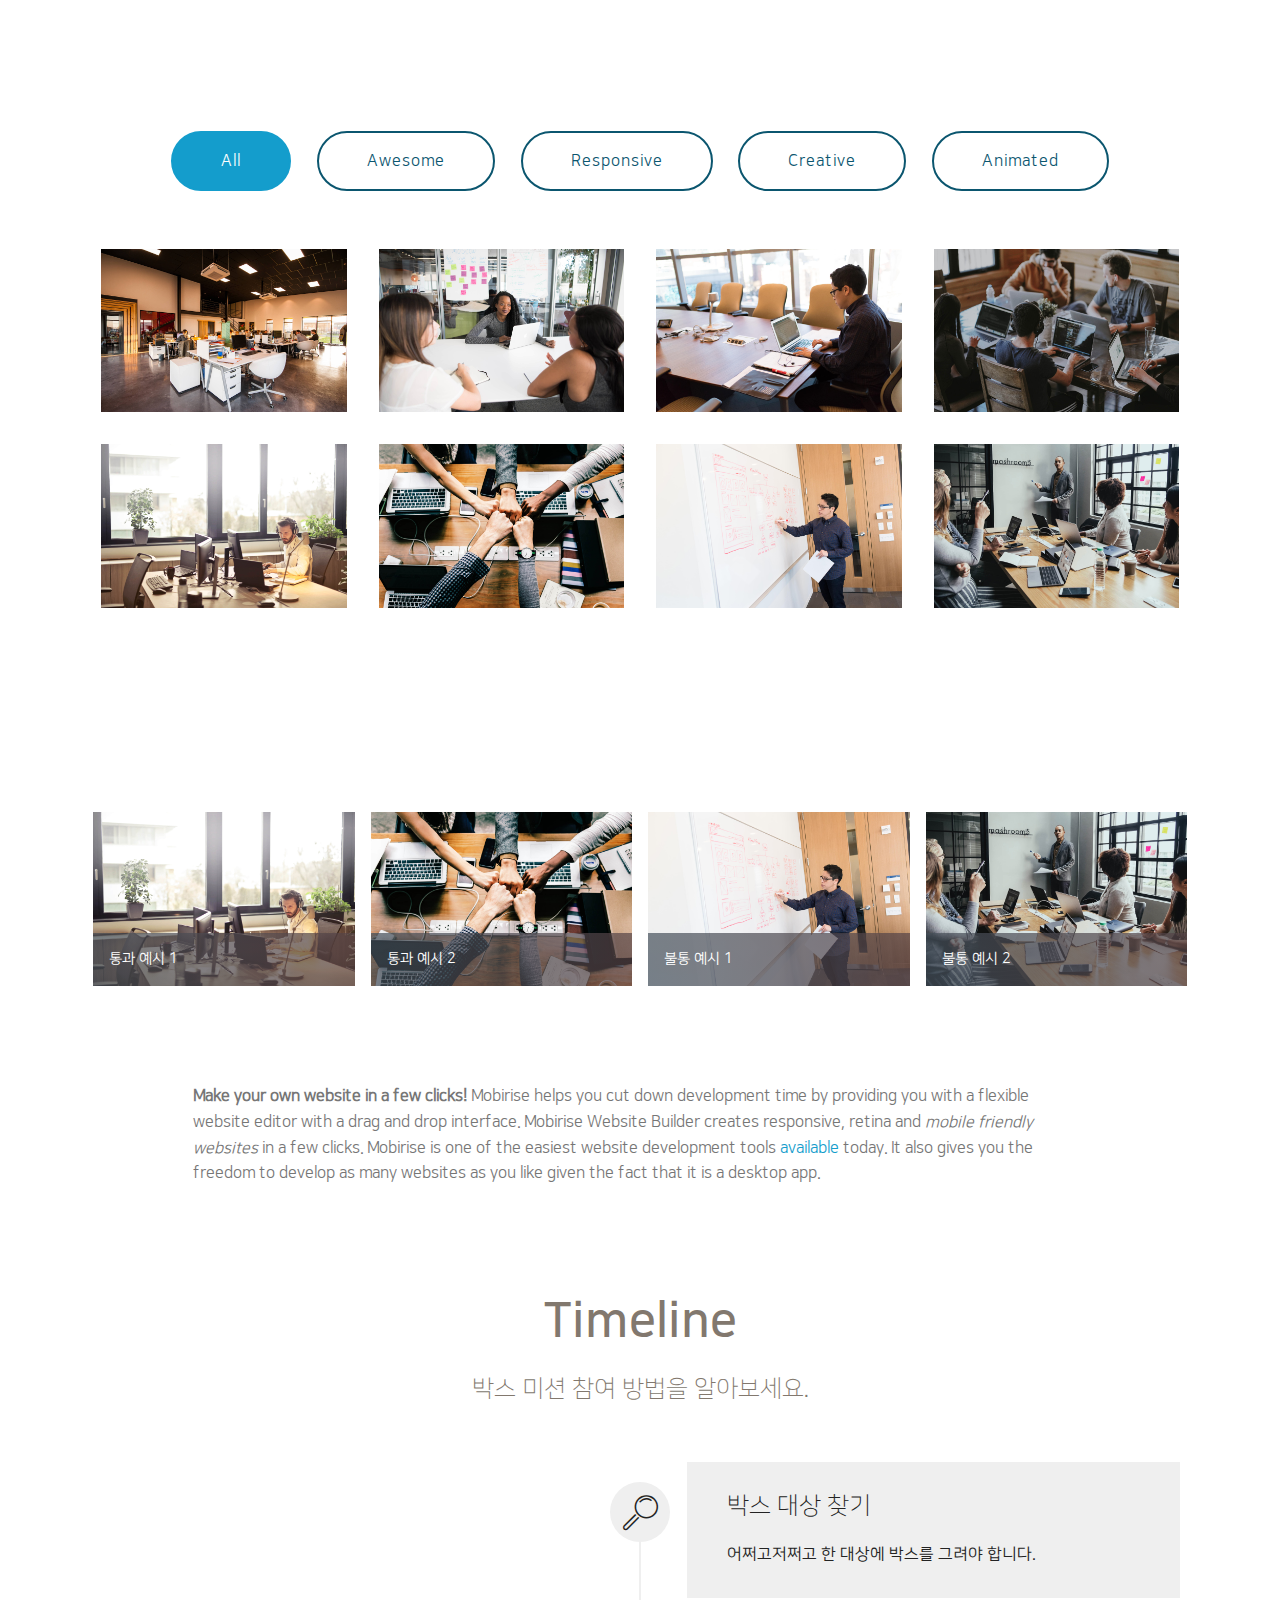
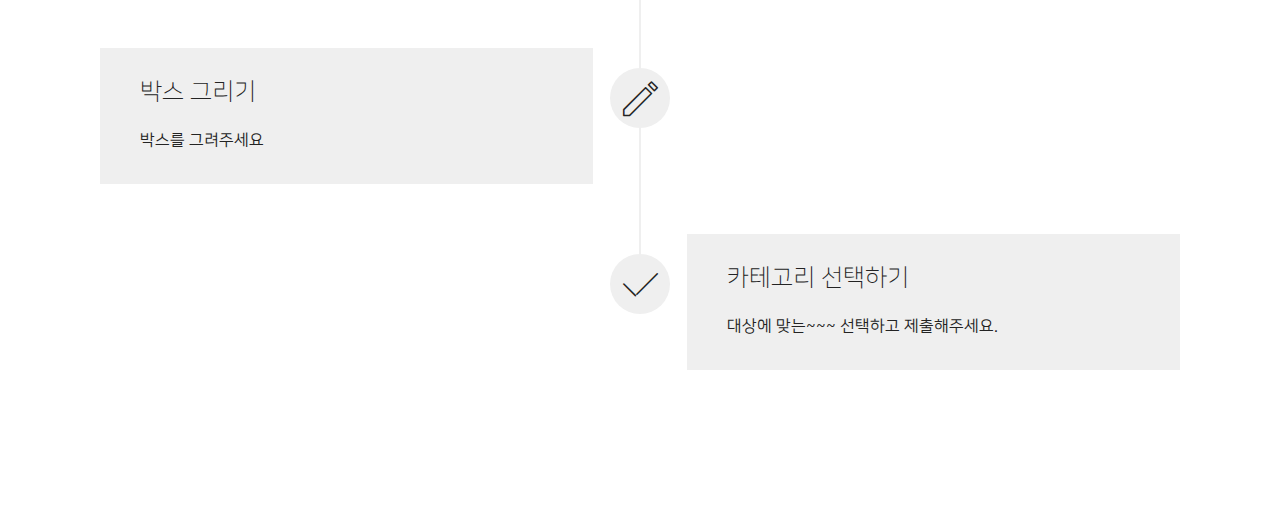
==== page1.html @ 9efd8851 "create github pages" ====
<!DOCTYPE html>
<html  >
<head>
  <!-- Site made with Mobirise Website Builder v4.12.3, https://mobirise.com -->
  <meta charset="UTF-8">
  <meta http-equiv="X-UA-Compatible" content="IE=edge">
  <meta name="generator" content="Mobirise v4.12.3, mobirise.com">
  <meta name="viewport" content="width=device-width, initial-scale=1, minimum-scale=1">
  <link rel="shortcut icon" href="assets/images/logo4.png" type="image/x-icon">
  <meta name="description" content="Web Builder Description">
  
  
  <title>Page 1</title>
  <link rel="stylesheet" href="assets/web/assets/mobirise-icons/mobirise-icons.css">
  <link rel="stylesheet" href="assets/bootstrap/css/bootstrap.min.css">
  <link rel="stylesheet" href="assets/bootstrap/css/bootstrap-grid.min.css">
  <link rel="stylesheet" href="assets/bootstrap/css/bootstrap-reboot.min.css">
  <link rel="stylesheet" href="assets/tether/tether.min.css">
  <link rel="stylesheet" href="assets/theme/css/style.css">
  <link rel="stylesheet" href="assets/gallery/style.css">
  <link href="assets/fonts/style.css" rel="stylesheet">
  <link rel="preload" as="style" href="assets/mobirise/css/mbr-additional.css"><link rel="stylesheet" href="assets/mobirise/css/mbr-additional.css" type="text/css">
  
  
  
</head>
<body>
  <section class="mbr-gallery mbr-slider-carousel cid-rYhKqToyDb" id="gallery2-6">

    

    <div class="container">
        <div><!-- Filter --><div class="mbr-gallery-filter container gallery-filter-active"><ul buttons="0"><li class="mbr-gallery-filter-all"><a class="btn btn-md btn-primary-outline active display-7" href="">All</a></li></ul></div><!-- Gallery --><div class="mbr-gallery-row"><div class="mbr-gallery-layout-default"><div><div><div class="mbr-gallery-item mbr-gallery-item--p2" data-video-url="false" data-tags="Awesome"><div href="#lb-gallery2-6" data-slide-to="0" data-toggle="modal"><img src="assets/images/background1.jpg" alt="" title=""><span class="icon-focus"></span></div></div><div class="mbr-gallery-item mbr-gallery-item--p2" data-video-url="false" data-tags="Responsive"><div href="#lb-gallery2-6" data-slide-to="1" data-toggle="modal"><img src="assets/images/background2.jpg" alt="" title=""><span class="icon-focus"></span></div></div><div class="mbr-gallery-item mbr-gallery-item--p2" data-video-url="false" data-tags="Creative"><div href="#lb-gallery2-6" data-slide-to="2" data-toggle="modal"><img src="assets/images/background3.jpg" alt="" title=""><span class="icon-focus"></span></div></div><div class="mbr-gallery-item mbr-gallery-item--p2" data-video-url="false" data-tags="Animated"><div href="#lb-gallery2-6" data-slide-to="3" data-toggle="modal"><img src="assets/images/background4.jpg" alt="" title=""><span class="icon-focus"></span></div></div><div class="mbr-gallery-item mbr-gallery-item--p2" data-video-url="false" data-tags="Awesome"><div href="#lb-gallery2-6" data-slide-to="4" data-toggle="modal"><img src="assets/images/background5.jpg" alt="" title=""><span class="icon-focus"></span></div></div><div class="mbr-gallery-item mbr-gallery-item--p2" data-video-url="false" data-tags="Awesome"><div href="#lb-gallery2-6" data-slide-to="5" data-toggle="modal"><img src="assets/images/background6.jpg" alt="" title=""><span class="icon-focus"></span></div></div><div class="mbr-gallery-item mbr-gallery-item--p2" data-video-url="false" data-tags="Responsive"><div href="#lb-gallery2-6" data-slide-to="6" data-toggle="modal"><img src="assets/images/background7.jpg" alt="" title=""><span class="icon-focus"></span></div></div><div class="mbr-gallery-item mbr-gallery-item--p2" data-video-url="false" data-tags="Animated"><div href="#lb-gallery2-6" data-slide-to="7" data-toggle="modal"><img src="assets/images/background8.jpg" alt="" title=""><span class="icon-focus"></span></div></div></div></div><div class="clearfix"></div></div></div><!-- Lightbox --><div data-app-prevent-settings="" class="mbr-slider modal fade carousel slide" tabindex="-1" data-keyboard="true" data-interval="false" id="lb-gallery2-6"><div class="modal-dialog"><div class="modal-content"><div class="modal-body"><div class="carousel-inner"><div class="carousel-item active"><img src="assets/images/background1.jpg" alt="" title=""></div><div class="carousel-item"><img src="assets/images/background2.jpg" alt="" title=""></div><div class="carousel-item"><img src="assets/images/background3.jpg" alt="" title=""></div><div class="carousel-item"><img src="assets/images/background4.jpg" alt="" title=""></div><div class="carousel-item"><img src="assets/images/background5.jpg" alt="" title=""></div><div class="carousel-item"><img src="assets/images/background6.jpg" alt="" title=""></div><div class="carousel-item"><img src="assets/images/background7.jpg" alt="" title=""></div><div class="carousel-item"><img src="assets/images/background8.jpg" alt="" title=""></div></div><a class="carousel-control carousel-control-prev" role="button" data-slide="prev" href="#lb-gallery2-6"><span class="mbri-left mbr-iconfont" aria-hidden="true"></span><span class="sr-only">Previous</span></a><a class="carousel-control carousel-control-next" role="button" data-slide="next" href="#lb-gallery2-6"><span class="mbri-right mbr-iconfont" aria-hidden="true"></span><span class="sr-only">Next</span></a><a class="close" href="#" role="button" data-dismiss="modal"><span class="sr-only">Close</span></a></div></div></div></div></div>
    </div>

</section>

<section class="engine"><a href="https://mobirise.info/q">free responsive site templates</a></section><section class="mbr-gallery mbr-slider-carousel cid-rYhKy2r8Rm" id="gallery1-7">

    

    <div class="container">
        <div><!-- Filter --><!-- Gallery --><div class="mbr-gallery-row"><div class="mbr-gallery-layout-default"><div><div><div class="mbr-gallery-item mbr-gallery-item--p1" data-video-url="false" data-tags="Awesome"><div href="#lb-gallery1-7" data-slide-to="0" data-toggle="modal"><img src="assets/images/background5.jpg" alt="" title=""><span class="icon-focus"></span><span class="mbr-gallery-title mbr-fonts-style display-7">통과 예시 1</span></div></div><div class="mbr-gallery-item mbr-gallery-item--p1" data-video-url="false" data-tags="Awesome"><div href="#lb-gallery1-7" data-slide-to="1" data-toggle="modal"><img src="assets/images/background6.jpg" alt="" title=""><span class="icon-focus"></span><span class="mbr-gallery-title mbr-fonts-style display-7">통과 예시 2</span></div></div><div class="mbr-gallery-item mbr-gallery-item--p1" data-video-url="false" data-tags="Responsive"><div href="#lb-gallery1-7" data-slide-to="2" data-toggle="modal"><img src="assets/images/background7.jpg" alt="" title=""><span class="icon-focus"></span><span class="mbr-gallery-title mbr-fonts-style display-7">불통 예시 1</span></div></div><div class="mbr-gallery-item mbr-gallery-item--p1" data-video-url="false" data-tags="Animated"><div href="#lb-gallery1-7" data-slide-to="3" data-toggle="modal"><img src="assets/images/background8.jpg" alt="" title=""><span class="icon-focus"></span><span class="mbr-gallery-title mbr-fonts-style display-7">불통 예시 2</span></div></div></div></div><div class="clearfix"></div></div></div><!-- Lightbox --><div data-app-prevent-settings="" class="mbr-slider modal fade carousel slide" tabindex="-1" data-keyboard="true" data-interval="false" id="lb-gallery1-7"><div class="modal-dialog"><div class="modal-content"><div class="modal-body"><div class="carousel-inner"><div class="carousel-item active"><img src="assets/images/background5.jpg" alt="" title=""></div><div class="carousel-item"><img src="assets/images/background6.jpg" alt="" title=""></div><div class="carousel-item"><img src="assets/images/background7.jpg" alt="" title=""></div><div class="carousel-item"><img src="assets/images/background8.jpg" alt="" title=""></div></div><a class="carousel-control carousel-control-prev" role="button" data-slide="prev" href="#lb-gallery1-7"><span class="mbri-left mbr-iconfont" aria-hidden="true"></span><span class="sr-only">Previous</span></a><a class="carousel-control carousel-control-next" role="button" data-slide="next" href="#lb-gallery1-7"><span class="mbri-right mbr-iconfont" aria-hidden="true"></span><span class="sr-only">Next</span></a><a class="close" href="#" role="button" data-dismiss="modal"><span class="sr-only">Close</span></a></div></div></div></div></div>
    </div>

</section>

<section class="mbr-section article content1 cid-rYhRHUsaJr" id="content1-8">
    
     

    <div class="container">
        <div class="media-container-row">
            <div class="mbr-text col-12 mbr-fonts-style display-7 col-md-10"><p>
                <strong> Make your own website in a few clicks!</strong> Mobirise helps you cut down development time by providing you with a flexible website editor with a drag and drop interface. Mobirise Website Builder creates responsive, retina and <em>mobile friendly websites</em> in a few clicks. Mobirise is one of the easiest website development tools <a href="https://mobirise.co/">available</a> today. It also gives you the freedom to develop as many websites as you like given the fact that it is a desktop app.</p></div>
        </div>
    </div>
</section>

<section class="timeline2 cid-rYhJKaSsVA" id="timeline2-3">

    

    

    <div class="container align-center">
        <h2 class="mbr-section-title pb-3 mbr-fonts-style display-2">
            Timeline
        </h2>
        <h3 class="mbr-section-subtitle pb-5 mbr-fonts-style display-5">박스 미션 참여 방법을 알아보세요.</h3>

        <div class="container timelines-container" mbri-timelines="">
            <!--1-->
            <div class="row timeline-element reverse separline">
                <span class="iconsBackground">
                    <span class="mbr-iconfont mbri-search"></span>
                </span>          
                <div class="col-xs-12 col-md-6 align-left">
                    <div class="timeline-text-content">
                        <h4 class="mbr-timeline-title pb-3 mbr-fonts-style display-5">
                            박스 대상 찾기</h4>
                        <p class="mbr-timeline-text mbr-fonts-style display-7">어쩌고저쩌고 한 대상에 박스를 그려야 합니다.&nbsp;</p>
                     </div>
                </div>
            </div>
            <!--2-->
            <div class="row timeline-element  separline">
                <span class="iconsBackground">
                    <span class="mbr-iconfont mbri-edit2"></span>
                </span>
                <div class="col-xs-12 col-md-6 align-left ">
                    <div class="timeline-text-content">
                        <h4 class="mbr-timeline-title pb-3 mbr-fonts-style display-5">
                            박스 그리기</h4>
                        <p class="mbr-timeline-text mbr-fonts-style display-7">박스를 그려주세요</p>
                    </div>
                </div>
            </div>
            <!--3-->
            <div class="row timeline-element reverse">
                <span class="iconsBackground">
                    <span class="mbr-iconfont mbri-success"></span>
                </span>
                <div class="col-xs-12 col-md-6 align-left">
                    <div class="timeline-text-content">
                        <h4 class="mbr-timeline-title pb-3 mbr-fonts-style display-5"><p>
                            카테고리 선택하기</p></h4>      
                        <p class="mbr-timeline-text mbr-fonts-style display-7">대상에 맞는~~~ 선택하고 제출해주세요.</p>
                    </div>
                </div>
            </div>
            <!--4-->
            
            <!--5-->
            
            <!--6-->
            
            <!--7-->
            
            <!--8-->
            
            <!--9-->
            
            <!--10-->
            
            <!--11-->
            
            <!--12-->
            
        </div>
    </div>
</section>


  <script src="assets/web/assets/jquery/jquery.min.js"></script>
  <script src="assets/popper/popper.min.js"></script>
  <script src="assets/bootstrap/js/bootstrap.min.js"></script>
  <script src="assets/tether/tether.min.js"></script>
  <script src="assets/smoothscroll/smooth-scroll.js"></script>
  <script src="assets/bootstrapcarouselswipe/bootstrap-carousel-swipe.js"></script>
  <script src="assets/vimeoplayer/jquery.mb.vimeo_player.js"></script>
  <script src="assets/masonry/masonry.pkgd.min.js"></script>
  <script src="assets/imagesloaded/imagesloaded.pkgd.min.js"></script>
  <script src="assets/theme/js/script.js"></script>
  <script src="assets/gallery/player.min.js"></script>
  <script src="assets/gallery/script.js"></script>
  <script src="assets/slidervideo/script.js"></script>
  
  
</body>
</html>
---- assets/web/assets/mobirise-icons/mobirise-icons.css ----
@font-face {
  font-family: 'MobiriseIcons';
  src:  url('mobirise-icons.eot?spat4u');
  src:  url('mobirise-icons.eot?spat4u#iefix') format('embedded-opentype'),
    url('mobirise-icons.ttf?spat4u') format('truetype'),
    url('mobirise-icons.woff?spat4u') format('woff'),
    url('mobirise-icons.svg?spat4u#MobiriseIcons') format('svg');
  font-weight: normal;
  font-style: normal;
  font-display: swap;
}

[class^="mbri-"], [class*=" mbri-"] {
  /* use !important to prevent issues with browser extensions that change fonts */
  font-family: MobiriseIcons !important;
  speak: none;
  font-style: normal;
  font-weight: normal;
  font-variant: normal;
  text-transform: none;
  line-height: 1;

  /* Better Font Rendering =========== */
  -webkit-font-smoothing: antialiased;
  -moz-osx-font-smoothing: grayscale;
}

.mbri-add-submenu:before {
  content: "\e900";
}
.mbri-alert:before {
  content: "\e901";
}
.mbri-align-center:before {
  content: "\e902";
}
.mbri-align-justify:before {
  content: "\e903";
}
.mbri-align-left:before {
  content: "\e904";
}
.mbri-align-right:before {
  content: "\e905";
}
.mbri-android:before {
  content: "\e906";
}
.mbri-apple:before {
  content: "\e907";
}
.mbri-arrow-down:before {
  content: "\e908";
}
.mbri-arrow-next:before {
  content: "\e909";
}
.mbri-arrow-prev:before {
  content: "\e90a";
}
.mbri-arrow-up:before {
  content: "\e90b";
}
.mbri-bold:before {
  content: "\e90c";
}
.mbri-bookmark:before {
  content: "\e90d";
}
.mbri-bootstrap:before {
  content: "\e90e";
}
.mbri-briefcase:before {
  content: "\e90f";
}
.mbri-browse:before {
  content: "\e910";
}
.mbri-bulleted-list:before {
  content: "\e911";
}
.mbri-calendar:before {
  content: "\e912";
}
.mbri-camera:before {
  content: "\e913";
}
.mbri-cart-add:before {
  content: "\e914";
}
.mbri-cart-full:before {
  content: "\e915";
}
.mbri-cash:before {
  content: "\e916";
}
.mbri-change-style:before {
  content: "\e917";
}
.mbri-chat:before {
  content: "\e918";
}
.mbri-clock:before {
  content: "\e919";
}
.mbri-close:before {
  content: "\e91a";
}
.mbri-cloud:before {
  content: "\e91b";
}
.mbri-code:before {
  content: "\e91c";
}
.mbri-contact-form:before {
  content: "\e91d";
}
.mbri-credit-card:before {
  content: "\e91e";
}
.mbri-cursor-click:before {
  content: "\e91f";
}
.mbri-cust-feedback:before {
  content: "\e920";
}
.mbri-database:before {
  content: "\e921";
}
.mbri-delivery:before {
  content: "\e922";
}
.mbri-desktop:before {
  content: "\e923";
}
.mbri-devices:before {
  content: "\e924";
}
.mbri-down:before {
  content: "\e925";
}
.mbri-download:before {
  content: "\e989";
}
.mbri-drag-n-drop:before {
  content: "\e927";
}
.mbri-drag-n-drop2:before {
  content: "\e928";
}
.mbri-edit:before {
  content: "\e929";
}
.mbri-edit2:before {
  content: "\e92a";
}
.mbri-error:before {
  content: "\e92b";
}
.mbri-extension:before {
  content: "\e92c";
}
.mbri-features:before {
  content: "\e92d";
}
.mbri-file:before {
  content: "\e92e";
}
.mbri-flag:before {
  content: "\e92f";
}
.mbri-folder:before {
  content: "\e930";
}
.mbri-gift:before {
  content: "\e931";
}
.mbri-github:before {
  content: "\e932";
}
.mbri-globe:before {
  content: "\e933";
}
.mbri-globe-2:before {
  content: "\e934";
}
.mbri-growing-chart:before {
  content: "\e935";
}
.mbri-hearth:before {
  content: "\e936";
}
.mbri-help:before {
  content: "\e937";
}
.mbri-home:before {
  content: "\e938";
}
.mbri-hot-cup:before {
  content: "\e939";
}
.mbri-idea:before {
  content: "\e93a";
}
.mbri-image-gallery:before {
  content: "\e93b";
}
.mbri-image-slider:before {
  content: "\e93c";
}
.mbri-info:before {
  content: "\e93d";
}
.mbri-italic:before {
  content: "\e93e";
}
.mbri-key:before {
  content: "\e93f";
}
.mbri-laptop:before {
  content: "\e940";
}
.mbri-layers:before {
  content: "\e941";
}
.mbri-left-right:before {
  content: "\e942";
}
.mbri-left:before {
  content: "\e943";
}
.mbri-letter:before {
  content: "\e944";
}
.mbri-like:before {
  content: "\e945";
}
.mbri-link:before {
  content: "\e946";
}
.mbri-lock:before {
  content: "\e947";
}
.mbri-login:before {
  content: "\e948";
}
.mbri-logout:before {
  content: "\e949";
}
.mbri-magic-stick:before {
  content: "\e94a";
}
.mbri-map-pin:before {
  content: "\e94b";
}
.mbri-menu:before {
  content: "\e94c";
}
.mbri-mobile:before {
  content: "\e94d";
}
.mbri-mobile2:before {
  content: "\e94e";
}
.mbri-mobirise:before {
  content: "\e94f";
}
.mbri-more-horizontal:before {
  content: "\e950";
}
.mbri-more-vertical:before {
  content: "\e951";
}
.mbri-music:before {
  content: "\e952";
}
.mbri-new-file:before {
  content: "\e953";
}
.mbri-numbered-list:before {
  content: "\e954";
}
.mbri-opened-folder:before {
  content: "\e955";
}
.mbri-pages:before {
  content: "\e956";
}
.mbri-paper-plane:before {
  content: "\e957";
}
.mbri-paperclip:before {
  content: "\e958";
}
.mbri-photo:before {
  content: "\e959";
}
.mbri-photos:before {
  content: "\e95a";
}
.mbri-pin:before {
  content: "\e95b";
}
.mbri-play:before {
  content: "\e95c";
}
.mbri-plus:before {
  content: "\e95d";
}
.mbri-preview:before {
  content: "\e95e";
}
.mbri-print:before {
  content: "\e95f";
}
.mbri-protect:before {
  content: "\e960";
}
.mbri-question:before {
  content: "\e961";
}
.mbri-quote-left:before {
  content: "\e962";
}
.mbri-quote-right:before {
  content: "\e963";
}
.mbri-refresh:before {
  content: "\e964";
}
.mbri-responsive:before {
  content: "\e965";
}
.mbri-right:before {
  content: "\e966";
}
.mbri-rocket:before {
  content: "\e967";
}
.mbri-sad-face:before {
  content: "\e968";
}
.mbri-sale:before {
  content: "\e969";
}
.mbri-save:before {
  content: "\e96a";
}
.mbri-search:before {
  content: "\e96b";
}
.mbri-setting:before {
  content: "\e96c";
}
.mbri-setting2:before {
  content: "\e96d";
}
.mbri-setting3:before {
  content: "\e96e";
}
.mbri-share:before {
  content: "\e96f";
}
.mbri-shopping-bag:before {
  content: "\e970";
}
.mbri-shopping-basket:before {
  content: "\e971";
}
.mbri-shopping-cart:before {
  content: "\e972";
}
.mbri-sites:before {
  content: "\e973";
}
.mbri-smile-face:before {
  content: "\e974";
}
.mbri-speed:before {
  content: "\e975";
}
.mbri-star:before {
  content: "\e976";
}
.mbri-success:before {
  content: "\e977";
}
.mbri-sun:before {
  content: "\e978";
}
.mbri-sun2:before {
  content: "\e979";
}
.mbri-tablet:before {
  content: "\e97a";
}
.mbri-tablet-vertical:before {
  content: "\e97b";
}
.mbri-target:before {
  content: "\e97c";
}
.mbri-timer:before {
  content: "\e97d";
}
.mbri-to-ftp:before {
  content: "\e97e";
}
.mbri-to-local-drive:before {
  content: "\e97f";
}
.mbri-touch-swipe:before {
  content: "\e980";
}
.mbri-touch:before {
  content: "\e981";
}
.mbri-trash:before {
  content: "\e982";
}
.mbri-underline:before {
  content: "\e983";
}
.mbri-unlink:before {
  content: "\e984";
}
.mbri-unlock:before {
  content: "\e985";
}
.mbri-up-down:before {
  content: "\e986";
}
.mbri-up:before {
  content: "\e987";
}
.mbri-update:before {
  content: "\e988";
}
.mbri-upload:before {
 content: "\e926"; 
}
.mbri-user:before {
  content: "\e98a";
}
.mbri-user2:before {
  content: "\e98b";
}
.mbri-users:before {
  content: "\e98c";
}
.mbri-video:before {
  content: "\e98d";
}
.mbri-video-play:before {
  content: "\e98e";
}
.mbri-watch:before {
  content: "\e98f";
}
.mbri-website-theme:before {
  content: "\e990";
}
.mbri-wifi:before {
  content: "\e991";
}
.mbri-windows:before {
  content: "\e992";
}
.mbri-zoom-out:before {
  content: "\e993";
}
.mbri-redo:before {
  content: "\e994";
}
.mbri-undo:before {
  content: "\e995";
}
---- assets/theme/css/style.css ----
@charset "UTF-8";
/*!
 * Mobirise v4 theme (https://mobirise.com/)
 * Copyright 2017 Mobirise
 */
section {
  background-color: #eeeeee;
}

body {
  font-style: normal;
  line-height: 1.5;
}

section,
.container,
.container-fluid {
  position: relative;
  word-wrap: break-word;
}

a.mbr-iconfont:hover {
  text-decoration: none;
}

.article .lead p,
.article .lead ul,
.article .lead ol,
.article .lead pre,
.article .lead blockquote {
  margin-bottom: 0;
}

ul,
ol,
pre,
blockquote {
  margin-bottom: 2.3125rem;
}

pre {
  background: #f4f4f4;
  padding: 10px 24px;
  white-space: pre-wrap;
}

.inactive {
  -webkit-user-select: none;
  -moz-user-select: none;
  -ms-user-select: none;
  user-select: none;
  pointer-events: none;
  -webkit-user-drag: none;
  user-drag: none;
}

.mbr-section__comments .row {
  justify-content: center;
  -webkit-justify-content: center;
}

a {
  font-style: normal;
  font-weight: 400;
  cursor: pointer;
}
a, a:hover {
  text-decoration: none;
}

figure {
  margin-bottom: 0;
}

body {
  color: #232323;
}

h1,
h2,
h3,
h4,
h5,
h6,
.h1,
.h2,
.h3,
.h4,
.h5,
.h6,
.display-1,
.display-2,
.display-3,
.display-4 {
  line-height: 1;
  word-break: break-word;
  word-wrap: break-word;
}

.mbr-section-title {
  font-style: normal;
  line-height: 1.2;
}

.mbr-section-subtitle {
  line-height: 1.3;
}

.mbr-text {
  font-style: normal;
  line-height: 1.6;
}

b,
strong {
  font-weight: bold;
}

blockquote {
  padding: 10px 0 10px 20px;
  position: relative;
  border-left: 2px solid;
  border-color: #ff3366;
}

input:-webkit-autofill, input:-webkit-autofill:hover, input:-webkit-autofill:focus, input:-webkit-autofill:active {
  transition-delay: 9999s;
  transition-property: background-color, color;
}

textarea[type=hidden] {
  display: none;
}

body {
  position: relative;
}

section {
  background-position: 50% 50%;
  background-repeat: no-repeat;
  background-size: cover;
}
section .mbr-background-video,
section .mbr-background-video-preview {
  position: absolute;
  bottom: 0;
  left: 0;
  right: 0;
  top: 0;
}

.hidden {
  visibility: hidden;
}

.mbr-z-index20 {
  z-index: 20;
}

/*! Base colors */
.mbr-white {
  color: #ffffff;
}

.mbr-black {
  color: #000000;
}

.mbr-bg-white {
  background-color: #ffffff;
}

.mbr-bg-black {
  background-color: #000000;
}

/*! Text-aligns */
.align-left {
  text-align: left;
}

.align-center {
  text-align: center;
}

.align-right {
  text-align: right;
}

@media (max-width: 767px) {
  .align-left,
.align-center,
.align-right,
.mbr-section-btn,
.mbr-section-title {
    text-align: center;
  }
}
/*! Font-weight  */
.mbr-light {
  font-weight: 300;
}

.mbr-regular {
  font-weight: 400;
}

.mbr-semibold {
  font-weight: 500;
}

.mbr-bold {
  font-weight: 700;
}

/*! Media  */
.media-size-item {
  -webkit-flex: 1 1 auto;
  -moz-flex: 1 1 auto;
  -ms-flex: 1 1 auto;
  -o-flex: 1 1 auto;
  flex: 1 1 auto;
}

.media-content {
  -webkit-flex-basis: 100%;
  flex-basis: 100%;
}

.media-container-row {
  display: -ms-flexbox;
  display: -webkit-flex;
  display: flex;
  -webkit-flex-direction: row;
  -ms-flex-direction: row;
  flex-direction: row;
  -webkit-flex-wrap: wrap;
  -ms-flex-wrap: wrap;
  flex-wrap: wrap;
  -webkit-justify-content: center;
  -ms-flex-pack: center;
  justify-content: center;
  -webkit-align-content: center;
  -ms-flex-line-pack: center;
  align-content: center;
  -webkit-align-items: start;
  -ms-flex-align: start;
  align-items: start;
}
.media-container-row .media-size-item {
  width: 400px;
}

.media-container-column {
  display: -ms-flexbox;
  display: -webkit-flex;
  display: flex;
  -webkit-flex-direction: column;
  -ms-flex-direction: column;
  flex-direction: column;
  -webkit-flex-wrap: wrap;
  -ms-flex-wrap: wrap;
  flex-wrap: wrap;
  -webkit-justify-content: center;
  -ms-flex-pack: center;
  justify-content: center;
  -webkit-align-content: center;
  -ms-flex-line-pack: center;
  align-content: center;
  -webkit-align-items: stretch;
  -ms-flex-align: stretch;
  align-items: stretch;
}
.media-container-column > * {
  width: 100%;
}

@media (min-width: 992px) {
  .media-container-row {
    -webkit-flex-wrap: nowrap;
    -ms-flex-wrap: nowrap;
    flex-wrap: nowrap;
  }
}
figure {
  overflow: hidden;
}

figure[mbr-media-size] {
  transition: width 0.1s;
}

.mbr-figure img,
.mbr-figure iframe {
  display: block;
  width: 100%;
}

.card {
  background-color: transparent;
  border: none;
}

.card-box {
  width: 100%;
}

.card-img {
  text-align: center;
  flex-shrink: 0;
  -webkit-flex-shrink: 0;
}

.media {
  max-width: 100%;
  margin: 0 auto;
}

.mbr-figure {
  -ms-flex-item-align: center;
  -ms-grid-row-align: center;
  -webkit-align-self: center;
  align-self: center;
}

.media-container > div {
  max-width: 100%;
}

.mbr-figure img,
.card-img img {
  width: 100%;
}

@media (max-width: 991px) {
  .media-size-item {
    width: auto !important;
  }

  .media {
    width: auto;
  }

  .mbr-figure {
    width: 100% !important;
  }
}
/*! Buttons */
.btn {
  font-weight: 500;
  border-width: 2px;
  font-style: normal;
  letter-spacing: 1px;
  margin: 0.4rem 0.8rem;
  white-space: normal;
  -webkit-transition: all 0.3s ease-in-out;
  -moz-transition: all 0.3s ease-in-out;
  transition: all 0.3s ease-in-out;
  display: inline-flex;
  align-items: center;
  justify-content: center;
  word-break: break-word;
  -webkit-align-items: center;
  -webkit-justify-content: center;
  display: -webkit-inline-flex;
}

.btn-sm {
  font-weight: 500;
  letter-spacing: 1px;
  -webkit-transition: all 0.3s ease-in-out;
  -moz-transition: all 0.3s ease-in-out;
  transition: all 0.3s ease-in-out;
}

.btn-md {
  font-weight: 500;
  letter-spacing: 1px;
  margin: 0.4rem 0.8rem !important;
  -webkit-transition: all 0.3s ease-in-out;
  -moz-transition: all 0.3s ease-in-out;
  transition: all 0.3s ease-in-out;
}

.btn-lg {
  font-weight: 500;
  letter-spacing: 1px;
  margin: 0.4rem 0.8rem !important;
  -webkit-transition: all 0.3s ease-in-out;
  -moz-transition: all 0.3s ease-in-out;
  transition: all 0.3s ease-in-out;
}

.mbr-section-btn {
  margin-left: -0.25rem;
  margin-right: -0.25rem;
  font-size: 0;
}

nav .mbr-section-btn {
  margin-left: 0rem;
  margin-right: 0rem;
}

.btn-form {
  border-radius: 0;
}
.btn-form:hover {
  cursor: pointer;
}

/*! Btn icon margin */
.btn .mbr-iconfont,
.btn.btn-sm .mbr-iconfont {
  cursor: pointer;
  margin-right: 0.5rem;
}

.btn.btn-md .mbr-iconfont,
.btn.btn-md .mbr-iconfont {
  margin-right: 0.8rem;
}

.mbr-regular {
  font-weight: 400;
}

.mbr-semibold {
  font-weight: 500;
}

.mbr-bold {
  font-weight: 700;
}

[type=submit] {
  -webkit-appearance: none;
}

/*! Full-screen */
.mbr-fullscreen .mbr-overlay {
  min-height: 100vh;
}

.mbr-fullscreen {
  display: flex;
  display: -webkit-flex;
  display: -moz-flex;
  display: -ms-flex;
  display: -o-flex;
  align-items: center;
  -webkit-align-items: center;
  min-height: 100vh;
  padding-top: 3rem;
  padding-bottom: 3rem;
}

/*! Map */
.map {
  height: 25rem;
  position: relative;
}
.map iframe {
  width: 100%;
  height: 100%;
}

.mbr-overlay {
  background-color: #000;
  bottom: 0;
  left: 0;
  opacity: 0.5;
  position: absolute;
  right: 0;
  top: 0;
  z-index: 0;
  pointer-events: none;
}

/* Form */
blockquote {
  font-style: italic;
  padding: 10px 0 10px 20px;
  font-size: 1.09rem;
  position: relative;
  border-width: 3px;
}

.form-control {
  background-color: #f5f5f5;
  box-shadow: none;
  color: #565656;
  line-height: 1.43;
  min-height: 3.5em;
  padding: 1.07em 0.5em;
}
.form-control, .form-control:focus {
  border: 1px solid #e8e8e8;
}
.form-active .form-control:invalid {
  border-color: red;
}

.form-control-label {
  position: relative;
  cursor: pointer;
  margin-bottom: 0.357em;
  padding: 0;
}

.alert {
  color: #ffffff;
  border-radius: 0;
  border: 0;
  font-size: 0.875rem;
  line-height: 1.5;
  margin-bottom: 1.875rem;
  padding: 1.25rem;
  position: relative;
}
.alert.alert-form::after {
  background-color: inherit;
  bottom: -7px;
  content: "";
  display: block;
  height: 14px;
  left: 50%;
  margin-left: -7px;
  position: absolute;
  transform: rotate(45deg);
  width: 14px;
  -webkit-transform: rotate(45deg);
}

.form-asterisk {
  font-family: initial;
  position: absolute;
  top: -2px;
  font-weight: normal;
}

/*! Scroll to top arrow */
#scrollToTop a i:before {
  content: "";
  position: absolute;
  height: 40%;
  top: 25%;
  background: #fff;
  width: 2px;
  left: calc(50% - 1px);
}
#scrollToTop a i:after {
  content: "";
  position: absolute;
  display: block;
  border-top: 2px solid #fff;
  border-right: 2px solid #fff;
  width: 40%;
  height: 40%;
  left: 30%;
  bottom: 30%;
  transform: rotate(135deg);
  -webkit-transform: rotate(135deg);
}

.mbr-arrow-up {
  bottom: 25px;
  right: 90px;
  position: fixed;
  text-align: right;
  z-index: 5000;
  color: #ffffff;
  font-size: 32px;
  transform: rotate(180deg);
  -webkit-transform: rotate(180deg);
}

.mbr-arrow-up a {
  background: rgba(0, 0, 0, 0.2);
  border-radius: 3px;
  color: #fff;
  display: inline-block;
  height: 60px;
  width: 60px;
  outline-style: none !important;
  position: relative;
  text-decoration: none;
  transition: all 0.3s ease-in-out;
  cursor: pointer;
  text-align: center;
}
.mbr-arrow-up a:hover {
  background-color: rgba(0, 0, 0, 0.4);
}
.mbr-arrow-up a i {
  line-height: 60px;
}

.mbr-arrow-up-icon {
  display: block;
  color: #fff;
}

.mbr-arrow-up-icon::before {
  content: "›";
  display: inline-block;
  font-family: serif;
  font-size: 32px;
  line-height: 1;
  font-style: normal;
  position: relative;
  top: 6px;
  left: -4px;
  -webkit-transform: rotate(-90deg);
  transform: rotate(-90deg);
}

/*! Arrow Down */
.mbr-arrow {
  position: absolute;
  bottom: 45px;
  left: 50%;
  width: 60px;
  height: 60px;
  cursor: pointer;
  background-color: rgba(80, 80, 80, 0.5);
  border-radius: 50%;
  -webkit-transform: translateX(-50%);
  transform: translateX(-50%);
}
.mbr-arrow > a {
  display: inline-block;
  text-decoration: none;
  outline-style: none;
  -webkit-animation: arrowdown 1.7s ease-in-out infinite;
  animation: arrowdown 1.7s ease-in-out infinite;
}
.mbr-arrow > a > i {
  position: absolute;
  top: -2px;
  left: 15px;
  font-size: 2rem;
}

@keyframes arrowdown {
  0% {
    transform: translateY(0px);
    -webkit-transform: translateY(0px);
  }
  50% {
    transform: translateY(-5px);
    -webkit-transform: translateY(-5px);
  }
  100% {
    transform: translateY(0px);
    -webkit-transform: translateY(0px);
  }
}
@-webkit-keyframes arrowdown {
  0% {
    transform: translateY(0px);
    -webkit-transform: translateY(0px);
  }
  50% {
    transform: translateY(-5px);
    -webkit-transform: translateY(-5px);
  }
  100% {
    transform: translateY(0px);
    -webkit-transform: translateY(0px);
  }
}
@media (max-width: 500px) {
  .mbr-arrow-up {
    left: 50%;
    right: auto;
    transform: translateX(-50%) rotate(180deg);
    -webkit-transform: translateX(-50%) rotate(180deg);
  }
}
/*Gradients animation*/
@keyframes gradient-animation {
  from {
    background-position: 0% 100%;
    animation-timing-function: ease-in-out;
  }
  to {
    background-position: 100% 0%;
    animation-timing-function: ease-in-out;
  }
}
@-webkit-keyframes gradient-animation {
  from {
    background-position: 0% 100%;
    animation-timing-function: ease-in-out;
  }
  to {
    background-position: 100% 0%;
    animation-timing-function: ease-in-out;
  }
}
.bg-gradient {
  background-size: 200% 200%;
  animation: gradient-animation 5s infinite alternate;
  -webkit-animation: gradient-animation 5s infinite alternate;
}

.menu .navbar-brand {
  display: -webkit-flex;
}
.menu .navbar-brand span {
  display: flex;
  display: -webkit-flex;
}
.menu .navbar-brand .navbar-caption-wrap {
  display: -webkit-flex;
}
.menu .navbar-brand .navbar-logo img {
  display: -webkit-flex;
}
@media (min-width: 768px) and (max-width: 1023px) {
  .menu .navbar-toggleable-sm .navbar-nav {
    display: -webkit-box;
    display: -webkit-flex;
    display: -ms-flexbox;
  }
}
@media (max-width: 1023px) {
  .menu .navbar-collapse {
    max-height: 93.5vh;
  }
  .menu .navbar-collapse.show {
    overflow: auto;
  }
}
@media (min-width: 1024px) {
  .menu .navbar-nav.nav-dropdown {
    display: -webkit-flex;
  }
  .menu .navbar-toggleable-sm .navbar-collapse {
    display: -webkit-flex !important;
  }
  .menu .collapsed .navbar-collapse {
    max-height: 93.5vh;
  }
  .menu .collapsed .navbar-collapse.show {
    overflow: auto;
  }
}
@media (max-width: 767px) {
  .menu .navbar-collapse {
    max-height: 80vh;
  }
}

/* Others*/
.note-check a[data-value=Rubik] {
  font-style: normal;
}

.mbr-arrow a {
  color: #ffffff;
}

@media (max-width: 767px) {
  .mbr-arrow {
    display: none;
  }
}
.navbar {
  display: -webkit-flex;
  -webkit-flex-wrap: wrap;
  -webkit-align-items: center;
  -webkit-justify-content: space-between;
}

.navbar-collapse {
  -webkit-flex-basis: 100%;
  -webkit-flex-grow: 1;
  -webkit-align-items: center;
}

.nav-dropdown .link {
  padding: 0.667em 1.667em !important;
  margin: 0 !important;
}

.nav {
  display: -webkit-flex;
  -webkit-flex-wrap: wrap;
}

.row {
  display: -webkit-flex;
  -webkit-flex-wrap: wrap;
}

.justify-content-center {
  -webkit-justify-content: center;
}

.form-inline {
  display: -webkit-flex;
  -webkit-flex-flow: row wrap;
  -webkit-align-items: center;
}

.card-wrapper {
  -webkit-flex: 1;
}

.carousel-control {
  z-index: 10;
  display: -webkit-flex;
  -webkit-align-items: center;
  -webkit-justify-content: center;
}

.carousel-controls {
  display: -webkit-flex;
}

.media {
  display: -webkit-flex;
}

.form-group:focus {
  outline: none;
}

.jq-selectbox__select {
  padding: 1.07em 0.5em;
  position: absolute;
  top: 0;
  left: 0;
  width: 100%;
}

.jq-selectbox__dropdown {
  position: absolute;
  top: 100%;
  left: 0 !important;
  width: 100% !important;
}

.jq-selectbox__trigger-arrow {
  transform: translateY(-50%);
}

.jq-selectbox li {
  padding: 1.07em 0.5em;
}

input[type=range] {
  padding-left: 0 !important;
  padding-right: 0 !important;
}

.modal-dialog,
.modal-content {
  height: 100%;
}

.modal-dialog .carousel-inner {
  height: calc(100vh - 1.75rem);
}
@media (max-width: 575px) {
  .modal-dialog .carousel-inner {
    height: calc(100vh - 1rem);
  }
}

.carousel-item {
  text-align: center;
}

.carousel-item img {
  margin: auto;
}

.navbar-toggler {
  -webkit-align-self: flex-start;
  -ms-flex-item-align: start;
  align-self: flex-start;
  padding: 0.25rem 0.75rem;
  font-size: 1.25rem;
  line-height: 1;
  background: transparent;
  border: 1px solid transparent;
  -webkit-border-radius: 0.25rem;
  border-radius: 0.25rem;
}

.navbar-toggler:focus,
.navbar-toggler:hover {
  text-decoration: none;
}

.navbar-toggler-icon {
  display: inline-block;
  width: 1.5em;
  height: 1.5em;
  vertical-align: middle;
  content: "";
  background: no-repeat center center;
  -webkit-background-size: 100% 100%;
  -o-background-size: 100% 100%;
  background-size: 100% 100%;
}

.navbar-toggler-left {
  position: absolute;
  left: 1rem;
}

.navbar-toggler-right {
  position: absolute;
  right: 1rem;
}

@media (max-width: 575px) {
  .navbar-toggleable .navbar-nav .dropdown-menu {
    position: static;
    float: none;
  }

  .navbar-toggleable > .container {
    padding-right: 0;
    padding-left: 0;
  }
}
@media (min-width: 576px) {
  .navbar-toggleable {
    -webkit-box-orient: horizontal;
    -webkit-box-direction: normal;
    -webkit-flex-direction: row;
    -ms-flex-direction: row;
    flex-direction: row;
    -webkit-flex-wrap: nowrap;
    -ms-flex-wrap: nowrap;
    flex-wrap: nowrap;
    -webkit-box-align: center;
    -webkit-align-items: center;
    -ms-flex-align: center;
    align-items: center;
  }

  .navbar-toggleable .navbar-nav {
    -webkit-box-orient: horizontal;
    -webkit-box-direction: normal;
    -webkit-flex-direction: row;
    -ms-flex-direction: row;
    flex-direction: row;
  }

  .navbar-toggleable .navbar-nav .nav-link {
    padding-right: 0.5rem;
    padding-left: 0.5rem;
  }

  .navbar-toggleable > .container {
    display: -webkit-box;
    display: -webkit-flex;
    display: -ms-flexbox;
    display: flex;
    -webkit-flex-wrap: nowrap;
    -ms-flex-wrap: nowrap;
    flex-wrap: nowrap;
    -webkit-box-align: center;
    -webkit-align-items: center;
    -ms-flex-align: center;
    align-items: center;
  }

  .navbar-toggleable .navbar-collapse {
    display: -webkit-box !important;
    display: -webkit-flex !important;
    display: -ms-flexbox !important;
    display: flex !important;
    width: 100%;
  }

  .navbar-toggleable .navbar-toggler {
    display: none;
  }
}
@media (max-width: 767px) {
  .navbar-toggleable-sm .navbar-nav .dropdown-menu {
    position: static;
    float: none;
  }

  .navbar-toggleable-sm > .container {
    padding-right: 0;
    padding-left: 0;
  }
}
@media (min-width: 768px) {
  .navbar-toggleable-sm {
    -webkit-box-orient: horizontal;
    -webkit-box-direction: normal;
    -webkit-flex-direction: row;
    -ms-flex-direction: row;
    flex-direction: row;
    -webkit-flex-wrap: nowrap;
    -ms-flex-wrap: nowrap;
    flex-wrap: nowrap;
    -webkit-box-align: center;
    -webkit-align-items: center;
    -ms-flex-align: center;
    align-items: center;
  }

  .navbar-toggleable-sm .navbar-nav {
    -webkit-box-orient: horizontal;
    -webkit-box-direction: normal;
    -webkit-flex-direction: row;
    -ms-flex-direction: row;
    flex-direction: row;
  }

  .navbar-toggleable-sm .navbar-nav .nav-link {
    padding-right: 0.5rem;
    padding-left: 0.5rem;
  }

  .navbar-toggleable-sm > .container {
    display: -webkit-box;
    display: -webkit-flex;
    display: -ms-flexbox;
    display: flex;
    -webkit-flex-wrap: nowrap;
    -ms-flex-wrap: nowrap;
    flex-wrap: nowrap;
    -webkit-box-align: center;
    -webkit-align-items: center;
    -ms-flex-align: center;
    align-items: center;
  }

  .navbar-toggleable-sm .navbar-collapse {
    display: none;
    width: 100%;
  }

  .navbar-toggleable-sm .navbar-toggler {
    display: none;
  }
}
@media (max-width: 1023px) {
  .navbar-toggleable-md .navbar-nav .dropdown-menu {
    position: static;
    float: none;
  }

  .navbar-toggleable-md > .container {
    padding-right: 0;
    padding-left: 0;
  }
}
@media (min-width: 1024px) {
  .navbar-toggleable-md {
    -webkit-box-orient: horizontal;
    -webkit-box-direction: normal;
    -webkit-flex-direction: row;
    -ms-flex-direction: row;
    flex-direction: row;
    -webkit-flex-wrap: nowrap;
    -ms-flex-wrap: nowrap;
    flex-wrap: nowrap;
    -webkit-box-align: center;
    -webkit-align-items: center;
    -ms-flex-align: center;
    align-items: center;
  }

  .navbar-toggleable-md .navbar-nav {
    -webkit-box-orient: horizontal;
    -webkit-box-direction: normal;
    -webkit-flex-direction: row;
    -ms-flex-direction: row;
    flex-direction: row;
  }

  .navbar-toggleable-md .navbar-nav .nav-link {
    padding-right: 0.5rem;
    padding-left: 0.5rem;
  }

  .navbar-toggleable-md > .container {
    display: -webkit-box;
    display: -webkit-flex;
    display: -ms-flexbox;
    display: flex;
    -webkit-flex-wrap: nowrap;
    -ms-flex-wrap: nowrap;
    flex-wrap: nowrap;
    -webkit-box-align: center;
    -webkit-align-items: center;
    -ms-flex-align: center;
    align-items: center;
  }

  .navbar-toggleable-md .navbar-collapse {
    display: -webkit-box !important;
    display: -webkit-flex !important;
    display: -ms-flexbox !important;
    display: flex !important;
    width: 100%;
  }

  .navbar-toggleable-md .navbar-toggler {
    display: none;
  }
}
@media (max-width: 1199px) {
  .navbar-toggleable-lg .navbar-nav .dropdown-menu {
    position: static;
    float: none;
  }

  .navbar-toggleable-lg > .container {
    padding-right: 0;
    padding-left: 0;
  }
}
@media (min-width: 1200px) {
  .navbar-toggleable-lg {
    -webkit-box-orient: horizontal;
    -webkit-box-direction: normal;
    -webkit-flex-direction: row;
    -ms-flex-direction: row;
    flex-direction: row;
    -webkit-flex-wrap: nowrap;
    -ms-flex-wrap: nowrap;
    flex-wrap: nowrap;
    -webkit-box-align: center;
    -webkit-align-items: center;
    -ms-flex-align: center;
    align-items: center;
  }

  .navbar-toggleable-lg .navbar-nav {
    -webkit-box-orient: horizontal;
    -webkit-box-direction: normal;
    -webkit-flex-direction: row;
    -ms-flex-direction: row;
    flex-direction: row;
  }

  .navbar-toggleable-lg .navbar-nav .nav-link {
    padding-right: 0.5rem;
    padding-left: 0.5rem;
  }

  .navbar-toggleable-lg > .container {
    display: -webkit-box;
    display: -webkit-flex;
    display: -ms-flexbox;
    display: flex;
    -webkit-flex-wrap: nowrap;
    -ms-flex-wrap: nowrap;
    flex-wrap: nowrap;
    -webkit-box-align: center;
    -webkit-align-items: center;
    -ms-flex-align: center;
    align-items: center;
  }

  .navbar-toggleable-lg .navbar-collapse {
    display: -webkit-box !important;
    display: -webkit-flex !important;
    display: -ms-flexbox !important;
    display: flex !important;
    width: 100%;
  }

  .navbar-toggleable-lg .navbar-toggler {
    display: none;
  }
}
.navbar-toggleable-xl {
  -webkit-box-orient: horizontal;
  -webkit-box-direction: normal;
  -webkit-flex-direction: row;
  -ms-flex-direction: row;
  flex-direction: row;
  -webkit-flex-wrap: nowrap;
  -ms-flex-wrap: nowrap;
  flex-wrap: nowrap;
  -webkit-box-align: center;
  -webkit-align-items: center;
  -ms-flex-align: center;
  align-items: center;
}

.navbar-toggleable-xl .navbar-nav .dropdown-menu {
  position: static;
  float: none;
}

.navbar-toggleable-xl > .container {
  padding-right: 0;
  padding-left: 0;
}

.navbar-toggleable-xl .navbar-nav {
  -webkit-box-orient: horizontal;
  -webkit-box-direction: normal;
  -webkit-flex-direction: row;
  -ms-flex-direction: row;
  flex-direction: row;
}

.navbar-toggleable-xl .navbar-nav .nav-link {
  padding-right: 0.5rem;
  padding-left: 0.5rem;
}

.navbar-toggleable-xl > .container {
  display: -webkit-box;
  display: -webkit-flex;
  display: -ms-flexbox;
  display: flex;
  -webkit-flex-wrap: nowrap;
  -ms-flex-wrap: nowrap;
  flex-wrap: nowrap;
  -webkit-box-align: center;
  -webkit-align-items: center;
  -ms-flex-align: center;
  align-items: center;
}

.navbar-toggleable-xl .navbar-collapse {
  display: -webkit-box !important;
  display: -webkit-flex !important;
  display: -ms-flexbox !important;
  display: flex !important;
  width: 100%;
}

.navbar-toggleable-xl .navbar-toggler {
  display: none;
}

.card-img {
  width: auto;
}

.menu .navbar.collapsed:not(.beta-menu) {
  flex-direction: column;
  -webkit-flex-direction: column;
}

.carousel-item.active,
.carousel-item-next,
.carousel-item-prev {
  display: -webkit-box;
  display: -webkit-flex;
  display: -ms-flexbox;
  display: flex;
}

.note-air-layout .dropup .dropdown-menu,
.note-air-layout .navbar-fixed-bottom .dropdown .dropdown-menu {
  bottom: initial !important;
}

html,
body {
  height: auto;
  min-height: 100vh;
}

.dropup .dropdown-toggle::after {
  display: none;
}.engine {
	position: absolute;
	text-indent: -2400px;
	text-align: center;
	padding: 0;
	top: 0;
	left: -2400px;
}
---- assets/gallery/style.css ----
/*-------

   Gallery

-------*/
.mbr-gallery .mbr-gallery-item {
  position: relative;
  display: inline-block;
  width: 25%;
  cursor: pointer; }

@media (max-width: 768px) {
  .mbr-gallery .mbr-gallery-item {
    width: 50%; } }
@media (max-width: 400px) {
  .mbr-gallery .mbr-gallery-item {
    width: 100%; } }
.mbr-gallery .icon-focus,
.mbr-gallery .icon-video {
  position: absolute;
  top: calc(50% - 32px);
  left: calc(50% - 24px);
  font-family: 'MobiriseIcons' !important;
  font-size: 3rem !important;
  color: #fff;
  opacity: 0;
  transition: .2s opacity ease-in-out;
  z-index: 5; }

.mbr-gallery .icon-focus::before {
  content: '\e96b'; }

.mbr-gallery .icon-video::before {
  content: '\e95c'; }

.mbr-gallery .mbr-gallery-item > div:hover .icon-focus,
.mbr-gallery .mbr-gallery-item > div:hover .icon-video {
  opacity: 1; }

.mbr-gallery .mbr-gallery-item img {
  width: 100%;
  opacity: 1;
  -webkit-transition: .2s opacity ease-in-out;
  transition: .2s opacity ease-in-out; }

.mbr-gallery .mbr-gallery-item > div:hover img {
  opacity: 1; }

.mbr-gallery .mbr-gallery-item > div {
  background: #fff;
  display: block;
  outline: none;
  position: relative; }

.mbr-gallery .mbr-gallery-item .icon {
  -webkit-transform: translateX(-50%) translateY(-50%);
  -webkit-transition: .2s opacity ease-in-out;
  color: #000;
  font-size: 30px;
  height: 69px;
  left: 50%;
  opacity: 0;
  position: absolute;
  top: 50%;
  transform: translateX(-50%) translateY(-50%);
  transition: .2s opacity ease-in-out;
  width: 69px; }

.mbr-gallery .mbr-gallery-item .icon::after,
.mbr-gallery .mbr-gallery-item .icon::before {
  content: '';
  display: block;
  position: absolute;
  height: 69px;
  width: 1px;
  margin-left: 34.5px;
  background-color: #fff; }

.mbr-gallery .mbr-gallery-item .icon::after {
  width: 69px;
  height: 1px;
  margin-left: 0;
  margin-top: 34.5px; }

.mbr-gallery .mbr-gallery-item > div:hover .icon {
  opacity: 1; }

.mbr-gallery .mbr-gallery-item > div:hover::before {
  opacity: .9; }

.mbr-gallery .mbr-gallery-item > div:hover .mbr-gallery-title {
  background: transparent !important; }

/* remove spacing */
.mbr-gallery .mbr-gallery-row.no-gutter {
  margin: 0; }

.mbr-gallery .mbr-gallery-row.no-gutter .mbr-gallery-item {
  padding: 0; }

/* container */
.mbr-gallery .container.mbr-gallery-layout-default {
  padding: 93px 0; }

/* fix horizontal scrollbar */
.mbr-gallery .mbr-gallery-layout-article,
.mbr-gallery .mbr-gallery-layout-default {
  overflow: hidden; }

/* lightbox */
.mbr-gallery .modal {
  position: fixed;
  overflow: hidden;
  padding-right: 0 !important; }

.mbr-gallery .modal-content {
  border-radius: 0;
  border: none;
  background: transparent; }

.mbr-gallery .modal-body {
  padding: 0; }

.mbr-gallery .modal-body img {
  width: 100%; }

.mbr-gallery .modal .close {
  position: fixed;
  background: #1b1b1b;
  opacity: .5;
  font-size: 35px;
  font-weight: 300;
  width: 70px;
  height: 70px;
  border-radius: 50%;
  color: #fff;
  top: 2.5rem;
  right: 2.5rem;
  line-height: 70px;
  border: none;
  text-align: center;
  text-shadow: none;
  z-index: 5;
  -webkit-transition: opacity .3s ease;
  -moz-transition: opacity .3s ease;
  -o-transition: opacity .3s ease;
  transition: opacity .3s ease;
  font-family: 'MobiriseIcons'; }
  .mbr-gallery .modal .close::before {
    content: '\e91a'; }

.mbr-gallery .modal .close:hover {
  opacity: 1;
  background: #000;
  color: #fff; }

.mbr-gallery .modal-dialog {
  max-width: 100% !important; }

.mbr-gallery .modal.in .modal-dialog {
  margin: 0 auto; }

/* modal back color opacity */
.modal-backdrop.in {
  opacity: .8;
  filter: alpha(opacity=80); }

@media (max-width: 768px) {
  .mbr-gallery .carousel-control,
  .mbr-gallery .carousel-indicators,
  .mbr-gallery .modal .close {
    position: fixed; } }
/* fix fade in effect */
.mbr-gallery .modal.fade .modal-dialog {
  -webkit-transition: margin-top .3s ease-out;
  -moz-transition: margin-top .3s ease-out;
  -o-transition: margin-top .3s ease-out;
  transition: margin-top .3s ease-out; }

.mbr-gallery .modal.fade .modal-dialog,
.mbr-gallery .modal.in .modal-dialog {
  -webkit-transform: none;
  -ms-transform: none;
  -o-transform: none;
  transform: none; }

/*-------

   Slider

-------*/
.mbr-slider .carousel-inner > .active,
.mbr-slider .carousel-inner > .next,
.mbr-slider .carousel-inner > .prev {
  display: table; }

.mbr-slider .carousel-control {
  position: absolute;
  width: 70px;
  height: 70px;
  top: 50%;
  margin-top: -35px;
  line-height: 70px;
  border-radius: 50%;
  font-size: 35px;
  border: 0;
  opacity: .5;
  text-shadow: none;
  z-index: 5;
  color: #fff;
  -webkit-transition: all .2s ease-in-out 0s;
  -o-transition: all .2s ease-in-out 0s;
  transition: all .2s ease-in-out 0s; }

.mbr-gallery .mbr-slider .carousel-control {
  position: fixed; }

@media (max-width: 991px) {
  .mbr-gallery .mbr-slider .carousel-control {
    bottom: 2.5rem;
    margin-top: 0;
    top: auto;
    z-index: 17; } }
.mbr-gallery .mbr-slider .carousel-inner > .active {
  display: block; }

.mbr-slider .carousel-control.left {
  left: 0;
  margin-left: 2.5rem; }

.mbr-slider .carousel-control.right {
  right: 0;
  margin-right: 2.5rem; }

.mbr-slider .carousel-control .icon-next,
.mbr-slider .carousel-control .icon-prev {
  margin-top: -18px;
  font-size: 40px;
  line-height: 27px; }

.mbr-slider .carousel-control:hover {
  background: #1b1b1b;
  color: #fff;
  opacity: 1; }

.mbr-slider .carousel-indicators {
  position: absolute;
  bottom: 0;
  margin-bottom: 1.5rem !important; }

@media (max-width: 543px) {
  .mbr-slider .carousel-indicators {
    display: none; } }
.carousel-indicators .active,
.carousel-indicators li {
  width: 15px;
  height: 15px;
  margin: 3px;
  background: #1b1b1b;
  opacity: .5; }

.carousel-indicators .active {
  background: #fff; }

.carousel-indicators li {
  max-width: 15px;
  max-height: 15px;
  border-radius: 50%; }

.container .carousel-indicators {
  margin-bottom: 3px; }

.mbr-gallery .mbr-slider .carousel-indicators {
  position: fixed;
  margin-bottom: 2.5rem !important; }

@media (max-width: 991px) {
  .mbr-gallery .mbr-slider .carousel-indicators {
    margin-bottom: 3.625rem !important;
    padding-left: 2.5rem;
    padding-right: 2.5rem; } }
.mbr-slider .carousel-indicators .active,
.mbr-slider .carousel-indicators li {
  width: 7px;
  height: 7px;
  margin: 3px;
  background: #1b1b1b;
  border: 4px solid #1b1b1b;
  opacity: .5; }

.mbr-slider .carousel-indicators .active {
  background: #fff; }

@media (max-width: 767px) {
  .mbr-slider .carousel-control {
    top: auto;
    bottom: 20px; }

  .mbr-slider > .container .carousel-control {
    margin-bottom: 0; } }
/* boxed slider */
.mbr-slider > .boxed-slider {
  position: relative;
  padding: 93px 0; }

.mbr-slider > .boxed-slider > div {
  position: relative; }

.mbr-slider > .container img {
  width: 100%; }

.mbr-slider > .container img + .row {
  position: absolute;
  top: 50%;
  left: 0;
  right: 0;
  -webkit-transform: translateY(-50%);
  -moz-transform: translateY(-50%);
  transform: translateY(-50%);
  z-index: 2; }

.mbr-slider .mbr-section {
  padding: 0;
  background-attachment: scroll; }

.mbr-slider .mbr-table-cell {
  padding: 0; }

.mbr-slider > .container .carousel-indicators {
  margin-bottom: 3px; }

/* article slider */
.mbr-slider > .article-slider .mbr-section,
.mbr-slider > .article-slider .mbr-section .mbr-table-cell {
  padding-top: 0;
  padding-bottom: 0; }

.modal-backdrop.show {
  opacity: .7; }

.video-container .mbr-background-video iframe {
  width: 100%;
  height: 100%; }

.mbr-gallery-item__hided {
  position: absolute !important;
  left: 0 !important;
  width: 0 !important;
  height: 0;
  padding: 0 !important; }

.mbr-gallery-item__hided img {
  display: none !important; }

.mbr-gallery-item__hided span {
  display: none !important; }

.mbr-gallery-filter {
  padding-top: 30px;
  padding-bottom: 30px;
  text-align: center; }
  .mbr-gallery-filter li {
    display: inline-block;
    padding: 5px 0;
    transition: all .3s ease-out; }
    .mbr-gallery-filter li .btn {
      cursor: pointer; }
  .mbr-gallery-filter.gallery-filter__bg li {
    color: #fff; }
  .mbr-gallery-filter.gallery-filter__bg .active {
    color: #000;
    background-color: #fff; }
  .mbr-gallery-filter ul {
    display: inline-block;
    width: 100%;
    padding-left: 0;
    margin-bottom: 0;
    list-style: none; }

.mbr-gallery-item > div {
  position: relative; }

.mbr-gallery-item--p1 {
  padding: 0.5rem; }

.mbr-gallery-item--p2 {
  padding: 1rem; }

.mbr-gallery-item--p3 {
  padding: 1.5rem; }

.mbr-gallery-item--p4 {
  padding: 2rem; }

.mbr-gallery-item--p5 {
  padding: 2.5rem; }

.mbr-gallery-item--p6 {
  padding: 3rem; }

.mbr-gallery .mbr-gallery-item--p4 {
  width: 33.333%; }

.mbr-gallery .mbr-gallery-item--p6, .mbr-gallery .mbr-gallery-item--p5 {
  width: 50%; }

@media (max-width: 992px) {
  .mbr-gallery-item--p1 {
    padding: 0.5rem; }

  .mbr-gallery-item--p2 {
    padding: 0.8rem; }

  .mbr-gallery-item--p3 {
    padding: 1rem; }

  .mbr-gallery-item--p4 {
    padding: 1.5rem; }

  .mbr-gallery-item--p5 {
    padding: 1.8rem; }

  .mbr-gallery-item--p6 {
    padding: 2rem; }

  .mbr-gallery .mbr-gallery-item--p2,
  .mbr-gallery .mbr-gallery-item--p3 {
    width: 50%; }

  .mbr-gallery .mbr-gallery-item--p6,
  .mbr-gallery .mbr-gallery-item--p5,
  .mbr-gallery .mbr-gallery-item--p4 {
    width: 100%; } }
@media (max-width: 400px) {
  .mbr-gallery .mbr-gallery-item--p3,
  .mbr-gallery .mbr-gallery-item--p2,
  .mbr-gallery .mbr-gallery-item--p1 {
    width: 100%; } }

/*# sourceMappingURL=style.css.map */
---- assets/fonts/style.css ----
@font-face {
   font-family: 'NanumSquareEB';
   font-display: swap;
   src: url('NanumSquareEB/font.ttf');
}
@font-face {
   font-family: 'NanumSquareB';
   font-display: swap;
   src: url('NanumSquareB/font.ttf');
}
@font-face {
   font-family: 'NanumSquareL';
   font-display: swap;
   src: url('NanumSquareL/font.ttf');
}
@font-face {
   font-family: 'NanumSquareR';
   font-display: swap;
   src: url('NanumSquareR/font.ttf');
}
---- assets/mobirise/css/mbr-additional.css ----
body {
  font-family: Rubik;
}
.display-1 {
  font-family: 'NanumSquareEB';
  font-size: 4.25rem;
  font-display: swap;
}
.display-1 > .mbr-iconfont {
  font-size: 6.8rem;
}
.display-2 {
  font-family: 'NanumSquareB';
  font-size: 3rem;
  font-display: swap;
}
.display-2 > .mbr-iconfont {
  font-size: 4.8rem;
}
.display-4 {
  font-family: 'NanumSquareEB';
  font-size: 1rem;
  font-display: swap;
}
.display-4 > .mbr-iconfont {
  font-size: 1.6rem;
}
.display-5 {
  font-family: 'NanumSquareL';
  font-size: 1.5rem;
  font-display: swap;
}
.display-5 > .mbr-iconfont {
  font-size: 2.4rem;
}
.display-7 {
  font-family: 'NanumSquareR';
  font-size: 1rem;
  font-display: swap;
}
.display-7 > .mbr-iconfont {
  font-size: 1.6rem;
}
/* ---- Fluid typography for mobile devices ---- */
/* 1.4 - font scale ratio ( bootstrap == 1.42857 ) */
/* 100vw - current viewport width */
/* (48 - 20)  48 == 48rem == 768px, 20 == 20rem == 320px(minimal supported viewport) */
/* 0.65 - min scale variable, may vary */
@media (max-width: 768px) {
  .display-1 {
    font-size: 3.4rem;
    font-size: calc( 2.1374999999999997rem + (4.25 - 2.1374999999999997) * ((100vw - 20rem) / (48 - 20)));
    line-height: calc( 1.4 * (2.1374999999999997rem + (4.25 - 2.1374999999999997) * ((100vw - 20rem) / (48 - 20))));
  }
  .display-2 {
    font-size: 2.4rem;
    font-size: calc( 1.7rem + (3 - 1.7) * ((100vw - 20rem) / (48 - 20)));
    line-height: calc( 1.4 * (1.7rem + (3 - 1.7) * ((100vw - 20rem) / (48 - 20))));
  }
  .display-4 {
    font-size: 0.8rem;
    font-size: calc( 1rem + (1 - 1) * ((100vw - 20rem) / (48 - 20)));
    line-height: calc( 1.4 * (1rem + (1 - 1) * ((100vw - 20rem) / (48 - 20))));
  }
  .display-5 {
    font-size: 1.2rem;
    font-size: calc( 1.175rem + (1.5 - 1.175) * ((100vw - 20rem) / (48 - 20)));
    line-height: calc( 1.4 * (1.175rem + (1.5 - 1.175) * ((100vw - 20rem) / (48 - 20))));
  }
}
/* Buttons */
.btn {
  padding: 1rem 3rem;
  border-radius: 3px;
}
.btn-sm {
  padding: 0.6rem 1.5rem;
  border-radius: 3px;
}
.btn-md {
  padding: 1rem 3rem;
  border-radius: 3px;
}
.btn-lg {
  padding: 1.2rem 3.2rem;
  border-radius: 3px;
}
.bg-primary {
  background-color: #149dcc !important;
}
.bg-success {
  background-color: #f7ed4a !important;
}
.bg-info {
  background-color: #82786e !important;
}
.bg-warning {
  background-color: #879a9f !important;
}
.bg-danger {
  background-color: #b1a374 !important;
}
.btn-primary,
.btn-primary:active {
  background-color: #149dcc !important;
  border-color: #149dcc !important;
  color: #ffffff !important;
}
.btn-primary:hover,
.btn-primary:focus,
.btn-primary.focus,
.btn-primary.active {
  color: #ffffff !important;
  background-color: #0d6786 !important;
  border-color: #0d6786 !important;
}
.btn-primary.disabled,
.btn-primary:disabled {
  color: #ffffff !important;
  background-color: #0d6786 !important;
  border-color: #0d6786 !important;
}
.btn-secondary,
.btn-secondary:active {
  background-color: #ff3366 !important;
  border-color: #ff3366 !important;
  color: #ffffff !important;
}
.btn-secondary:hover,
.btn-secondary:focus,
.btn-secondary.focus,
.btn-secondary.active {
  color: #ffffff !important;
  background-color: #e50039 !important;
  border-color: #e50039 !important;
}
.btn-secondary.disabled,
.btn-secondary:disabled {
  color: #ffffff !important;
  background-color: #e50039 !important;
  border-color: #e50039 !important;
}
.btn-info,
.btn-info:active {
  background-color: #82786e !important;
  border-color: #82786e !important;
  color: #ffffff !important;
}
.btn-info:hover,
.btn-info:focus,
.btn-info.focus,
.btn-info.active {
  color: #ffffff !important;
  background-color: #59524b !important;
  border-color: #59524b !important;
}
.btn-info.disabled,
.btn-info:disabled {
  color: #ffffff !important;
  background-color: #59524b !important;
  border-color: #59524b !important;
}
.btn-success,
.btn-success:active {
  background-color: #f7ed4a !important;
  border-color: #f7ed4a !important;
  color: #3f3c03 !important;
}
.btn-success:hover,
.btn-success:focus,
.btn-success.focus,
.btn-success.active {
  color: #3f3c03 !important;
  background-color: #eadd0a !important;
  border-color: #eadd0a !important;
}
.btn-success.disabled,
.btn-success:disabled {
  color: #3f3c03 !important;
  background-color: #eadd0a !important;
  border-color: #eadd0a !important;
}
.btn-warning,
.btn-warning:active {
  background-color: #879a9f !important;
  border-color: #879a9f !important;
  color: #ffffff !important;
}
.btn-warning:hover,
.btn-warning:focus,
.btn-warning.focus,
.btn-warning.active {
  color: #ffffff !important;
  background-color: #617479 !important;
  border-color: #617479 !important;
}
.btn-warning.disabled,
.btn-warning:disabled {
  color: #ffffff !important;
  background-color: #617479 !important;
  border-color: #617479 !important;
}
.btn-danger,
.btn-danger:active {
  background-color: #b1a374 !important;
  border-color: #b1a374 !important;
  color: #ffffff !important;
}
.btn-danger:hover,
.btn-danger:focus,
.btn-danger.focus,
.btn-danger.active {
  color: #ffffff !important;
  background-color: #8b7d4e !important;
  border-color: #8b7d4e !important;
}
.btn-danger.disabled,
.btn-danger:disabled {
  color: #ffffff !important;
  background-color: #8b7d4e !important;
  border-color: #8b7d4e !important;
}
.btn-white {
  color: #333333 !important;
}
.btn-white,
.btn-white:active {
  background-color: #ffffff !important;
  border-color: #ffffff !important;
  color: #808080 !important;
}
.btn-white:hover,
.btn-white:focus,
.btn-white.focus,
.btn-white.active {
  color: #808080 !important;
  background-color: #d9d9d9 !important;
  border-color: #d9d9d9 !important;
}
.btn-white.disabled,
.btn-white:disabled {
  color: #808080 !important;
  background-color: #d9d9d9 !important;
  border-color: #d9d9d9 !important;
}
.btn-black,
.btn-black:active {
  background-color: #333333 !important;
  border-color: #333333 !important;
  color: #ffffff !important;
}
.btn-black:hover,
.btn-black:focus,
.btn-black.focus,
.btn-black.active {
  color: #ffffff !important;
  background-color: #0d0d0d !important;
  border-color: #0d0d0d !important;
}
.btn-black.disabled,
.btn-black:disabled {
  color: #ffffff !important;
  background-color: #0d0d0d !important;
  border-color: #0d0d0d !important;
}
.btn-primary-outline,
.btn-primary-outline:active {
  background: none;
  border-color: #0b566f;
  color: #0b566f;
}
.btn-primary-outline:hover,
.btn-primary-outline:focus,
.btn-primary-outline.focus,
.btn-primary-outline.active {
  color: #ffffff;
  background-color: #149dcc;
  border-color: #149dcc;
}
.btn-primary-outline.disabled,
.btn-primary-outline:disabled {
  color: #ffffff !important;
  background-color: #149dcc !important;
  border-color: #149dcc !important;
}
.btn-secondary-outline,
.btn-secondary-outline:active {
  background: none;
  border-color: #cc0033;
  color: #cc0033;
}
.btn-secondary-outline:hover,
.btn-secondary-outline:focus,
.btn-secondary-outline.focus,
.btn-secondary-outline.active {
  color: #ffffff;
  background-color: #ff3366;
  border-color: #ff3366;
}
.btn-secondary-outline.disabled,
.btn-secondary-outline:disabled {
  color: #ffffff !important;
  background-color: #ff3366 !important;
  border-color: #ff3366 !important;
}
.btn-info-outline,
.btn-info-outline:active {
  background: none;
  border-color: #4b453f;
  color: #4b453f;
}
.btn-info-outline:hover,
.btn-info-outline:focus,
.btn-info-outline.focus,
.btn-info-outline.active {
  color: #ffffff;
  background-color: #82786e;
  border-color: #82786e;
}
.btn-info-outline.disabled,
.btn-info-outline:disabled {
  color: #ffffff !important;
  background-color: #82786e !important;
  border-color: #82786e !important;
}
.btn-success-outline,
.btn-success-outline:active {
  background: none;
  border-color: #d2c609;
  color: #d2c609;
}
.btn-success-outline:hover,
.btn-success-outline:focus,
.btn-success-outline.focus,
.btn-success-outline.active {
  color: #3f3c03;
  background-color: #f7ed4a;
  border-color: #f7ed4a;
}
.btn-success-outline.disabled,
.btn-success-outline:disabled {
  color: #3f3c03 !important;
  background-color: #f7ed4a !important;
  border-color: #f7ed4a !important;
}
.btn-warning-outline,
.btn-warning-outline:active {
  background: none;
  border-color: #55666b;
  color: #55666b;
}
.btn-warning-outline:hover,
.btn-warning-outline:focus,
.btn-warning-outline.focus,
.btn-warning-outline.active {
  color: #ffffff;
  background-color: #879a9f;
  border-color: #879a9f;
}
.btn-warning-outline.disabled,
.btn-warning-outline:disabled {
  color: #ffffff !important;
  background-color: #879a9f !important;
  border-color: #879a9f !important;
}
.btn-danger-outline,
.btn-danger-outline:active {
  background: none;
  border-color: #7a6e45;
  color: #7a6e45;
}
.btn-danger-outline:hover,
.btn-danger-outline:focus,
.btn-danger-outline.focus,
.btn-danger-outline.active {
  color: #ffffff;
  background-color: #b1a374;
  border-color: #b1a374;
}
.btn-danger-outline.disabled,
.btn-danger-outline:disabled {
  color: #ffffff !important;
  background-color: #b1a374 !important;
  border-color: #b1a374 !important;
}
.btn-black-outline,
.btn-black-outline:active {
  background: none;
  border-color: #000000;
  color: #000000;
}
.btn-black-outline:hover,
.btn-black-outline:focus,
.btn-black-outline.focus,
.btn-black-outline.active {
  color: #ffffff;
  background-color: #333333;
  border-color: #333333;
}
.btn-black-outline.disabled,
.btn-black-outline:disabled {
  color: #ffffff !important;
  background-color: #333333 !important;
  border-color: #333333 !important;
}
.btn-white-outline,
.btn-white-outline:active,
.btn-white-outline.active {
  background: none;
  border-color: #ffffff;
  color: #ffffff;
}
.btn-white-outline:hover,
.btn-white-outline:focus,
.btn-white-outline.focus {
  color: #333333;
  background-color: #ffffff;
  border-color: #ffffff;
}
.text-primary {
  color: #149dcc !important;
}
.text-secondary {
  color: #ff3366 !important;
}
.text-success {
  color: #f7ed4a !important;
}
.text-info {
  color: #82786e !important;
}
.text-warning {
  color: #879a9f !important;
}
.text-danger {
  color: #b1a374 !important;
}
.text-white {
  color: #ffffff !important;
}
.text-black {
  color: #000000 !important;
}
a.text-primary:hover,
a.text-primary:focus {
  color: #0b566f !important;
}
a.text-secondary:hover,
a.text-secondary:focus {
  color: #cc0033 !important;
}
a.text-success:hover,
a.text-success:focus {
  color: #d2c609 !important;
}
a.text-info:hover,
a.text-info:focus {
  color: #4b453f !important;
}
a.text-warning:hover,
a.text-warning:focus {
  color: #55666b !important;
}
a.text-danger:hover,
a.text-danger:focus {
  color: #7a6e45 !important;
}
a.text-white:hover,
a.text-white:focus {
  color: #b3b3b3 !important;
}
a.text-black:hover,
a.text-black:focus {
  color: #4d4d4d !important;
}
.alert-success {
  background-color: #70c770;
}
.alert-info {
  background-color: #82786e;
}
.alert-warning {
  background-color: #879a9f;
}
.alert-danger {
  background-color: #b1a374;
}
.mbr-section-btn a.btn:not(.btn-form) {
  border-radius: 100px;
}
.mbr-section-btn a.btn:not(.btn-form):hover,
.mbr-section-btn a.btn:not(.btn-form):focus {
  box-shadow: none !important;
}
.mbr-section-btn a.btn:not(.btn-form):hover,
.mbr-section-btn a.btn:not(.btn-form):focus {
  box-shadow: 0 10px 40px 0 rgba(0, 0, 0, 0.2) !important;
  -webkit-box-shadow: 0 10px 40px 0 rgba(0, 0, 0, 0.2) !important;
}
.mbr-gallery-filter li a {
  border-radius: 100px !important;
}
.mbr-gallery-filter li.active .btn {
  background-color: #149dcc;
  border-color: #149dcc;
  color: #ffffff;
}
.mbr-gallery-filter li.active .btn:focus {
  box-shadow: none;
}
.nav-tabs .nav-link {
  border-radius: 100px !important;
}
a,
a:hover {
  color: #149dcc;
}
.mbr-plan-header.bg-primary .mbr-plan-subtitle,
.mbr-plan-header.bg-primary .mbr-plan-price-desc {
  color: #b4e6f8;
}
.mbr-plan-header.bg-success .mbr-plan-subtitle,
.mbr-plan-header.bg-success .mbr-plan-price-desc {
  color: #ffffff;
}
.mbr-plan-header.bg-info .mbr-plan-subtitle,
.mbr-plan-header.bg-info .mbr-plan-price-desc {
  color: #beb8b2;
}
.mbr-plan-header.bg-warning .mbr-plan-subtitle,
.mbr-plan-header.bg-warning .mbr-plan-price-desc {
  color: #ced6d8;
}
.mbr-plan-header.bg-danger .mbr-plan-subtitle,
.mbr-plan-header.bg-danger .mbr-plan-price-desc {
  color: #dfd9c6;
}
/* Scroll to top button*/
.scrollToTop_wraper {
  display: none;
}
.form-control {
  font-family: 'NanumSquareR';
  font-size: 1rem;
  font-display: swap;
}
.form-control > .mbr-iconfont {
  font-size: 1.6rem;
}
blockquote {
  border-color: #149dcc;
}
/* Forms */
.mbr-form .btn {
  margin: .4rem 0;
}
.mbr-form .input-group-btn a.btn {
  border-radius: 100px !important;
}
.mbr-form .input-group-btn a.btn:hover {
  box-shadow: 0 10px 40px 0 rgba(0, 0, 0, 0.2);
}
.mbr-form .input-group-btn button[type="submit"] {
  border-radius: 100px !important;
  padding: 1rem 3rem;
}
.mbr-form .input-group-btn button[type="submit"]:hover {
  box-shadow: 0 10px 40px 0 rgba(0, 0, 0, 0.2);
}
.form2 .form-control {
  border-top-left-radius: 100px;
  border-bottom-left-radius: 100px;
}
.form2 .input-group-btn a.btn {
  border-top-left-radius: 0 !important;
  border-bottom-left-radius: 0 !important;
}
.form2 .input-group-btn button[type="submit"] {
  border-top-left-radius: 0 !important;
  border-bottom-left-radius: 0 !important;
}
.form3 input[type="email"] {
  border-radius: 100px !important;
}
@media (max-width: 349px) {
  .form2 input[type="email"] {
    border-radius: 100px !important;
  }
  .form2 .input-group-btn a.btn {
    border-radius: 100px !important;
  }
  .form2 .input-group-btn button[type="submit"] {
    border-radius: 100px !important;
  }
}
@media (max-width: 767px) {
  .btn {
    font-size: .75rem !important;
  }
  .btn .mbr-iconfont {
    font-size: 1rem !important;
  }
}
/* Footer */
.mbr-footer-content li::before,
.mbr-footer .mbr-contacts li::before {
  background: #149dcc;
}
.mbr-footer-content li a:hover,
.mbr-footer .mbr-contacts li a:hover {
  color: #149dcc;
}
.footer3 input[type="email"],
.footer4 input[type="email"] {
  border-radius: 100px !important;
}
.footer3 .input-group-btn a.btn,
.footer4 .input-group-btn a.btn {
  border-radius: 100px !important;
}
.footer3 .input-group-btn button[type="submit"],
.footer4 .input-group-btn button[type="submit"] {
  border-radius: 100px !important;
}
/* Headers*/
.header13 .form-inline input[type="email"],
.header14 .form-inline input[type="email"] {
  border-radius: 100px;
}
.header13 .form-inline input[type="text"],
.header14 .form-inline input[type="text"] {
  border-radius: 100px;
}
.header13 .form-inline input[type="tel"],
.header14 .form-inline input[type="tel"] {
  border-radius: 100px;
}
.header13 .form-inline a.btn,
.header14 .form-inline a.btn {
  border-radius: 100px;
}
.header13 .form-inline button,
.header14 .form-inline button {
  border-radius: 100px !important;
}
@media screen and (-ms-high-contrast: active), (-ms-high-contrast: none) {
  .card-wrapper {
    flex: auto !important;
  }
}
.jq-selectbox li:hover,
.jq-selectbox li.selected {
  background-color: #149dcc;
  color: #ffffff;
}
.jq-selectbox .jq-selectbox__trigger-arrow,
.jq-number__spin.minus:after,
.jq-number__spin.plus:after {
  transition: 0.4s;
  border-top-color: currentColor;
  border-bottom-color: currentColor;
}
.jq-selectbox:hover .jq-selectbox__trigger-arrow,
.jq-number__spin.minus:hover:after,
.jq-number__spin.plus:hover:after {
  border-top-color: #149dcc;
  border-bottom-color: #149dcc;
}
.xdsoft_datetimepicker .xdsoft_calendar td.xdsoft_default,
.xdsoft_datetimepicker .xdsoft_calendar td.xdsoft_current,
.xdsoft_datetimepicker .xdsoft_timepicker .xdsoft_time_box > div > div.xdsoft_current {
  color: #ffffff !important;
  background-color: #149dcc !important;
  box-shadow: none !important;
}
.xdsoft_datetimepicker .xdsoft_calendar td:hover,
.xdsoft_datetimepicker .xdsoft_timepicker .xdsoft_time_box > div > div:hover {
  color: #ffffff !important;
  background: #ff3366 !important;
  box-shadow: none !important;
}
.lazy-bg {
  background-image: none !important;
}
.lazy-placeholder:not(section),
.lazy-none {
  display: block;
  position: relative;
  padding-bottom: 56.25%;
}
iframe.lazy-placeholder,
.lazy-placeholder:after {
  content: '';
  position: absolute;
  width: 100px;
  height: 100px;
  background: transparent no-repeat center;
  background-size: contain;
  top: 50%;
  left: 50%;
  transform: translateX(-50%) translateY(-50%);
  background-image: url("data:image/svg+xml;charset=UTF-8,%3csvg width='32' height='32' viewBox='0 0 64 64' xmlns='http://www.w3.org/2000/svg' stroke='%23149dcc' %3e%3cg fill='none' fill-rule='evenodd'%3e%3cg transform='translate(16 16)' stroke-width='2'%3e%3ccircle stroke-opacity='.5' cx='16' cy='16' r='16'/%3e%3cpath d='M32 16c0-9.94-8.06-16-16-16'%3e%3canimateTransform attributeName='transform' type='rotate' from='0 16 16' to='360 16 16' dur='1s' repeatCount='indefinite'/%3e%3c/path%3e%3c/g%3e%3c/g%3e%3c/svg%3e");
}
section.lazy-placeholder:after {
  opacity: 0.3;
}
.cid-rYhHGuuMRI {
  padding-top: 90px;
  padding-bottom: 90px;
  background-color: #ffffff;
}
.cid-rYhHGuuMRI .mbr-section-subtitle {
  color: #767676;
  font-weight: 300;
}
.cid-rYhHGuuMRI .number-wrap {
  color: #4f4943;
  border-color: rgba(255, 255, 255, 0.15);
  position: relative;
  display: inline-block;
  text-align: center;
  padding: 5px 10px 13px 10px;
  margin: 0;
  min-width: 118px;
  border-radius: 2px;
  max-width: 100%;
}
.cid-rYhHGuuMRI .number {
  font-style: normal;
  font-weight: 700;
  font-size: 55px;
  text-transform: none;
  letter-spacing: -2px;
  word-spacing: 0;
  line-height: 1.3;
  color: #232323;
}
.cid-rYhHGuuMRI .period {
  display: block;
  padding-top: 2px;
  border-top: 1px solid rgba(0, 0, 0, 0.1);
}
.cid-rYhHGuuMRI .dot {
  position: absolute;
  top: -10px;
  right: -1em;
  width: 1em;
  display: block;
  height: 83%;
  overflow: hidden;
  font-style: normal;
  font-weight: 700;
  font-size: 55px;
  line-height: 89.65px;
  text-transform: none;
  letter-spacing: 0;
  word-spacing: 0;
  color: #232323;
}
.cid-rYhHGuuMRI .countdown-cont {
  max-width: 700px;
  margin: 0 auto;
}
@media (max-width: 768px) {
  .cid-rYhHGuuMRI .dot {
    display: none;
  }
}
@media (max-width: 543px) {
  .cid-rYhHGuuMRI .number-wrap {
    margin-bottom: 15px;
  }
}
@media (max-width: 550px) {
  .cid-rYhHGuuMRI .col-xs-3 {
    padding-left: 0;
    padding-right: 0;
    max-width: 25%;
    flex: 0 0 25%;
  }
  .cid-rYhHGuuMRI .number-wrap {
    min-width: auto;
  }
}
@media (max-width: 440px) {
  .cid-rYhHGuuMRI .number,
  .cid-rYhHGuuMRI .dot {
    font-size: 40px;
  }
}
@media (max-width: 380px) {
  .cid-rYhHGuuMRI .period {
    font-size: 0.8rem;
  }
}
.cid-rYhHFiGrD3 {
  padding-top: 90px;
  padding-bottom: 90px;
  background-color: #ffffff;
}
.cid-rYhHFiGrD3 h3 {
  text-align: center;
  font-weight: 300;
}
.cid-rYhHFiGrD3 .wrap {
  width: 150px;
  height: 150px;
  margin: 0 auto;
}
.cid-rYhHFiGrD3 .mbr-section-subtitle {
  color: #767676;
}
.cid-rYhHFiGrD3 .card {
  -webkit-flex-basis: 100%;
  flex-basis: 100%;
  word-wrap: break-word;
}
.cid-rYhHFiGrD3 ellipse {
  stroke: rgba(206, 206, 206, 0.4);
}
.cid-rYhHFiGrD3 path {
  stroke: #149dcc;
}
@media (max-width: 991px) and (min-width: 768px) {
  .cid-rYhHFiGrD3 .card {
    -webkit-flex-basis: 33%;
    flex-basis: 33%;
  }
}
.cid-rYhKqToyDb {
  padding-top: 90px;
  padding-bottom: 90px;
  background-color: #ffffff;
}
.cid-rYhKqToyDb .mbr-slider .carousel-control {
  background: #1b1b1b;
}
.cid-rYhKqToyDb .mbr-slider .carousel-control-prev {
  left: 0;
  margin-left: 2.5rem;
}
.cid-rYhKqToyDb .mbr-slider .carousel-control-next {
  right: 0;
  margin-right: 2.5rem;
}
.cid-rYhKqToyDb .mbr-slider .modal-body .close {
  background: #1b1b1b;
}
.cid-rYhKqToyDb .mbr-gallery-item > div::before {
  content: '';
  position: absolute;
  left: 0;
  top: 0;
  width: 100%;
  height: 100%;
  background: #554346;
  opacity: 0;
  -webkit-transition: 0.2s opacity ease-in-out;
  transition: 0.2s opacity ease-in-out;
  background: linear-gradient(to left, #554346, #45505b) !important;
}
.cid-rYhKqToyDb .mbr-gallery-item > div:hover .mbr-gallery-title::before {
  background: transparent !important;
}
.cid-rYhKqToyDb .mbr-gallery-item > div:hover:before {
  opacity: 0.7 !important;
}
.cid-rYhKqToyDb .mbr-gallery-title {
  font-size: .9em;
  position: absolute;
  display: block;
  width: 100%;
  bottom: 0;
  padding: 1rem;
  color: #fff;
  z-index: 2;
}
.cid-rYhKqToyDb .mbr-gallery-title:before {
  content: " ";
  width: 100%;
  height: 100%;
  top: 0;
  left: 0;
  z-index: -1;
  position: absolute;
  background: #554346 !important;
  opacity: 0.7;
  -webkit-transition: 0.2s background ease-in-out;
  transition: 0.2s background ease-in-out;
  background: linear-gradient(to left, #554346, #45505b) !important;
}
.cid-rYhKy2r8Rm {
  padding-top: 90px;
  padding-bottom: 90px;
  background-color: #ffffff;
}
.cid-rYhKy2r8Rm .mbr-slider .carousel-control {
  background: #1b1b1b;
}
.cid-rYhKy2r8Rm .mbr-slider .carousel-control-prev {
  left: 0;
  margin-left: 2.5rem;
}
.cid-rYhKy2r8Rm .mbr-slider .carousel-control-next {
  right: 0;
  margin-right: 2.5rem;
}
.cid-rYhKy2r8Rm .mbr-slider .modal-body .close {
  background: #1b1b1b;
}
.cid-rYhKy2r8Rm .mbr-gallery-item > div::before {
  content: '';
  position: absolute;
  left: 0;
  top: 0;
  width: 100%;
  height: 100%;
  background: #554346;
  opacity: 0;
  -webkit-transition: 0.2s opacity ease-in-out;
  transition: 0.2s opacity ease-in-out;
  background: linear-gradient(to left, #554346, #45505b) !important;
}
.cid-rYhKy2r8Rm .mbr-gallery-item > div:hover .mbr-gallery-title::before {
  background: transparent !important;
}
.cid-rYhKy2r8Rm .mbr-gallery-item > div:hover:before {
  opacity: 0.7 !important;
}
.cid-rYhKy2r8Rm .mbr-gallery-title {
  font-size: .9em;
  position: absolute;
  display: block;
  width: 100%;
  bottom: 0;
  padding: 1rem;
  color: #fff;
  z-index: 2;
}
.cid-rYhKy2r8Rm .mbr-gallery-title:before {
  content: " ";
  width: 100%;
  height: 100%;
  top: 0;
  left: 0;
  z-index: -1;
  position: absolute;
  background: #554346 !important;
  opacity: 0.7;
  -webkit-transition: 0.2s background ease-in-out;
  transition: 0.2s background ease-in-out;
  background: linear-gradient(to left, #554346, #45505b) !important;
}
.cid-rYhRHUsaJr {
  padding-top: 0px;
  padding-bottom: 0px;
  background-color: #ffffff;
}
.cid-rYhRHUsaJr .mbr-text,
.cid-rYhRHUsaJr blockquote {
  color: #767676;
}
.cid-rYhJKaSsVA {
  padding-top: 90px;
  padding-bottom: 90px;
  background-color: #ffffff;
}
.cid-rYhJKaSsVA .mbr-section-subtitle {
  color: #82786e;
  text-align: center;
  font-weight: 300;
}
.cid-rYhJKaSsVA .timeline-text-content {
  padding: 2rem 2.5rem;
  background: #efefef;
  margin-right: 2rem;
  transition: all .4s;
}
.cid-rYhJKaSsVA .timeline-text-content p {
  margin-bottom: 0;
}
.cid-rYhJKaSsVA .timeline-element {
  margin-bottom: 50px;
  position: relative;
  word-wrap: break-word;
  word-break: break-word;
  display: -webkit-flex;
  flex-direction: row;
  -webkit-flex-direction: row;
}
.cid-rYhJKaSsVA .timeline-element:hover .timeline-text-content {
  box-shadow: 0 7px 20px 0px rgba(0, 0, 0, 0.08);
  transition: all .4s;
}
.cid-rYhJKaSsVA .reverse {
  flex-direction: row-reverse;
  -webkit-flex-direction: row-reverse;
}
.cid-rYhJKaSsVA .reverse .timeline-text-content {
  margin-left: 2rem;
  margin-right: 0;
}
.cid-rYhJKaSsVA .iconsBackground {
  position: absolute;
  left: 50%;
  width: 60px;
  height: 60px;
  line-height: 30px;
  text-align: center;
  border-radius: 50%;
  display: inline-block;
  background-color: #efefef;
  top: 20px;
  margin-left: -30px;
}
.cid-rYhJKaSsVA .mbr-iconfont {
  position: absolute;
  text-align: center;
  font-size: 35px;
  display: inline-block;
  z-index: 3;
  top: 13px;
  left: 13px;
}
.cid-rYhJKaSsVA .separline:before {
  top: 20px;
  bottom: 0;
  position: absolute;
  content: "";
  width: 2px;
  background-color: #efefef;
  left: calc(50% - 1px);
  height: calc(100% + 4rem);
}
@media (max-width: 768px) {
  .cid-rYhJKaSsVA .iconsBackground {
    left: 1.5rem;
  }
  .cid-rYhJKaSsVA .separline:before {
    left: calc(1.5rem - 1px);
  }
  .cid-rYhJKaSsVA .timeline-text-content {
    margin-left: 3rem !important;
    margin-right: 0 !important;
  }
  .cid-rYhJKaSsVA .reverse .timeline-text-content {
    margin-right: 0 !important;
  }
}
.cid-rYhJKaSsVA .reverseTimeline {
  display: flex;
  flex-direction: column-reverse;
}
.cid-rYhJKaSsVA .mbr-section-title {
  color: #82786e;
}
---- assets/mobirise/css/mbr-additional.css ----
body {
  font-family: Rubik;
}
.display-1 {
  font-family: 'NanumSquareEB';
  font-size: 4.25rem;
  font-display: swap;
}
.display-1 > .mbr-iconfont {
  font-size: 6.8rem;
}
.display-2 {
  font-family: 'NanumSquareB';
  font-size: 3rem;
  font-display: swap;
}
.display-2 > .mbr-iconfont {
  font-size: 4.8rem;
}
.display-4 {
  font-family: 'NanumSquareEB';
  font-size: 1rem;
  font-display: swap;
}
.display-4 > .mbr-iconfont {
  font-size: 1.6rem;
}
.display-5 {
  font-family: 'NanumSquareL';
  font-size: 1.5rem;
  font-display: swap;
}
.display-5 > .mbr-iconfont {
  font-size: 2.4rem;
}
.display-7 {
  font-family: 'NanumSquareR';
  font-size: 1rem;
  font-display: swap;
}
.display-7 > .mbr-iconfont {
  font-size: 1.6rem;
}
/* ---- Fluid typography for mobile devices ---- */
/* 1.4 - font scale ratio ( bootstrap == 1.42857 ) */
/* 100vw - current viewport width */
/* (48 - 20)  48 == 48rem == 768px, 20 == 20rem == 320px(minimal supported viewport) */
/* 0.65 - min scale variable, may vary */
@media (max-width: 768px) {
  .display-1 {
    font-size: 3.4rem;
    font-size: calc( 2.1374999999999997rem + (4.25 - 2.1374999999999997) * ((100vw - 20rem) / (48 - 20)));
    line-height: calc( 1.4 * (2.1374999999999997rem + (4.25 - 2.1374999999999997) * ((100vw - 20rem) / (48 - 20))));
  }
  .display-2 {
    font-size: 2.4rem;
    font-size: calc( 1.7rem + (3 - 1.7) * ((100vw - 20rem) / (48 - 20)));
    line-height: calc( 1.4 * (1.7rem + (3 - 1.7) * ((100vw - 20rem) / (48 - 20))));
  }
  .display-4 {
    font-size: 0.8rem;
    font-size: calc( 1rem + (1 - 1) * ((100vw - 20rem) / (48 - 20)));
    line-height: calc( 1.4 * (1rem + (1 - 1) * ((100vw - 20rem) / (48 - 20))));
  }
  .display-5 {
    font-size: 1.2rem;
    font-size: calc( 1.175rem + (1.5 - 1.175) * ((100vw - 20rem) / (48 - 20)));
    line-height: calc( 1.4 * (1.175rem + (1.5 - 1.175) * ((100vw - 20rem) / (48 - 20))));
  }
}
/* Buttons */
.btn {
  padding: 1rem 3rem;
  border-radius: 3px;
}
.btn-sm {
  padding: 0.6rem 1.5rem;
  border-radius: 3px;
}
.btn-md {
  padding: 1rem 3rem;
  border-radius: 3px;
}
.btn-lg {
  padding: 1.2rem 3.2rem;
  border-radius: 3px;
}
.bg-primary {
  background-color: #149dcc !important;
}
.bg-success {
  background-color: #f7ed4a !important;
}
.bg-info {
  background-color: #82786e !important;
}
.bg-warning {
  background-color: #879a9f !important;
}
.bg-danger {
  background-color: #b1a374 !important;
}
.btn-primary,
.btn-primary:active {
  background-color: #149dcc !important;
  border-color: #149dcc !important;
  color: #ffffff !important;
}
.btn-primary:hover,
.btn-primary:focus,
.btn-primary.focus,
.btn-primary.active {
  color: #ffffff !important;
  background-color: #0d6786 !important;
  border-color: #0d6786 !important;
}
.btn-primary.disabled,
.btn-primary:disabled {
  color: #ffffff !important;
  background-color: #0d6786 !important;
  border-color: #0d6786 !important;
}
.btn-secondary,
.btn-secondary:active {
  background-color: #ff3366 !important;
  border-color: #ff3366 !important;
  color: #ffffff !important;
}
.btn-secondary:hover,
.btn-secondary:focus,
.btn-secondary.focus,
.btn-secondary.active {
  color: #ffffff !important;
  background-color: #e50039 !important;
  border-color: #e50039 !important;
}
.btn-secondary.disabled,
.btn-secondary:disabled {
  color: #ffffff !important;
  background-color: #e50039 !important;
  border-color: #e50039 !important;
}
.btn-info,
.btn-info:active {
  background-color: #82786e !important;
  border-color: #82786e !important;
  color: #ffffff !important;
}
.btn-info:hover,
.btn-info:focus,
.btn-info.focus,
.btn-info.active {
  color: #ffffff !important;
  background-color: #59524b !important;
  border-color: #59524b !important;
}
.btn-info.disabled,
.btn-info:disabled {
  color: #ffffff !important;
  background-color: #59524b !important;
  border-color: #59524b !important;
}
.btn-success,
.btn-success:active {
  background-color: #f7ed4a !important;
  border-color: #f7ed4a !important;
  color: #3f3c03 !important;
}
.btn-success:hover,
.btn-success:focus,
.btn-success.focus,
.btn-success.active {
  color: #3f3c03 !important;
  background-color: #eadd0a !important;
  border-color: #eadd0a !important;
}
.btn-success.disabled,
.btn-success:disabled {
  color: #3f3c03 !important;
  background-color: #eadd0a !important;
  border-color: #eadd0a !important;
}
.btn-warning,
.btn-warning:active {
  background-color: #879a9f !important;
  border-color: #879a9f !important;
  color: #ffffff !important;
}
.btn-warning:hover,
.btn-warning:focus,
.btn-warning.focus,
.btn-warning.active {
  color: #ffffff !important;
  background-color: #617479 !important;
  border-color: #617479 !important;
}
.btn-warning.disabled,
.btn-warning:disabled {
  color: #ffffff !important;
  background-color: #617479 !important;
  border-color: #617479 !important;
}
.btn-danger,
.btn-danger:active {
  background-color: #b1a374 !important;
  border-color: #b1a374 !important;
  color: #ffffff !important;
}
.btn-danger:hover,
.btn-danger:focus,
.btn-danger.focus,
.btn-danger.active {
  color: #ffffff !important;
  background-color: #8b7d4e !important;
  border-color: #8b7d4e !important;
}
.btn-danger.disabled,
.btn-danger:disabled {
  color: #ffffff !important;
  background-color: #8b7d4e !important;
  border-color: #8b7d4e !important;
}
.btn-white {
  color: #333333 !important;
}
.btn-white,
.btn-white:active {
  background-color: #ffffff !important;
  border-color: #ffffff !important;
  color: #808080 !important;
}
.btn-white:hover,
.btn-white:focus,
.btn-white.focus,
.btn-white.active {
  color: #808080 !important;
  background-color: #d9d9d9 !important;
  border-color: #d9d9d9 !important;
}
.btn-white.disabled,
.btn-white:disabled {
  color: #808080 !important;
  background-color: #d9d9d9 !important;
  border-color: #d9d9d9 !important;
}
.btn-black,
.btn-black:active {
  background-color: #333333 !important;
  border-color: #333333 !important;
  color: #ffffff !important;
}
.btn-black:hover,
.btn-black:focus,
.btn-black.focus,
.btn-black.active {
  color: #ffffff !important;
  background-color: #0d0d0d !important;
  border-color: #0d0d0d !important;
}
.btn-black.disabled,
.btn-black:disabled {
  color: #ffffff !important;
  background-color: #0d0d0d !important;
  border-color: #0d0d0d !important;
}
.btn-primary-outline,
.btn-primary-outline:active {
  background: none;
  border-color: #0b566f;
  color: #0b566f;
}
.btn-primary-outline:hover,
.btn-primary-outline:focus,
.btn-primary-outline.focus,
.btn-primary-outline.active {
  color: #ffffff;
  background-color: #149dcc;
  border-color: #149dcc;
}
.btn-primary-outline.disabled,
.btn-primary-outline:disabled {
  color: #ffffff !important;
  background-color: #149dcc !important;
  border-color: #149dcc !important;
}
.btn-secondary-outline,
.btn-secondary-outline:active {
  background: none;
  border-color: #cc0033;
  color: #cc0033;
}
.btn-secondary-outline:hover,
.btn-secondary-outline:focus,
.btn-secondary-outline.focus,
.btn-secondary-outline.active {
  color: #ffffff;
  background-color: #ff3366;
  border-color: #ff3366;
}
.btn-secondary-outline.disabled,
.btn-secondary-outline:disabled {
  color: #ffffff !important;
  background-color: #ff3366 !important;
  border-color: #ff3366 !important;
}
.btn-info-outline,
.btn-info-outline:active {
  background: none;
  border-color: #4b453f;
  color: #4b453f;
}
.btn-info-outline:hover,
.btn-info-outline:focus,
.btn-info-outline.focus,
.btn-info-outline.active {
  color: #ffffff;
  background-color: #82786e;
  border-color: #82786e;
}
.btn-info-outline.disabled,
.btn-info-outline:disabled {
  color: #ffffff !important;
  background-color: #82786e !important;
  border-color: #82786e !important;
}
.btn-success-outline,
.btn-success-outline:active {
  background: none;
  border-color: #d2c609;
  color: #d2c609;
}
.btn-success-outline:hover,
.btn-success-outline:focus,
.btn-success-outline.focus,
.btn-success-outline.active {
  color: #3f3c03;
  background-color: #f7ed4a;
  border-color: #f7ed4a;
}
.btn-success-outline.disabled,
.btn-success-outline:disabled {
  color: #3f3c03 !important;
  background-color: #f7ed4a !important;
  border-color: #f7ed4a !important;
}
.btn-warning-outline,
.btn-warning-outline:active {
  background: none;
  border-color: #55666b;
  color: #55666b;
}
.btn-warning-outline:hover,
.btn-warning-outline:focus,
.btn-warning-outline.focus,
.btn-warning-outline.active {
  color: #ffffff;
  background-color: #879a9f;
  border-color: #879a9f;
}
.btn-warning-outline.disabled,
.btn-warning-outline:disabled {
  color: #ffffff !important;
  background-color: #879a9f !important;
  border-color: #879a9f !important;
}
.btn-danger-outline,
.btn-danger-outline:active {
  background: none;
  border-color: #7a6e45;
  color: #7a6e45;
}
.btn-danger-outline:hover,
.btn-danger-outline:focus,
.btn-danger-outline.focus,
.btn-danger-outline.active {
  color: #ffffff;
  background-color: #b1a374;
  border-color: #b1a374;
}
.btn-danger-outline.disabled,
.btn-danger-outline:disabled {
  color: #ffffff !important;
  background-color: #b1a374 !important;
  border-color: #b1a374 !important;
}
.btn-black-outline,
.btn-black-outline:active {
  background: none;
  border-color: #000000;
  color: #000000;
}
.btn-black-outline:hover,
.btn-black-outline:focus,
.btn-black-outline.focus,
.btn-black-outline.active {
  color: #ffffff;
  background-color: #333333;
  border-color: #333333;
}
.btn-black-outline.disabled,
.btn-black-outline:disabled {
  color: #ffffff !important;
  background-color: #333333 !important;
  border-color: #333333 !important;
}
.btn-white-outline,
.btn-white-outline:active,
.btn-white-outline.active {
  background: none;
  border-color: #ffffff;
  color: #ffffff;
}
.btn-white-outline:hover,
.btn-white-outline:focus,
.btn-white-outline.focus {
  color: #333333;
  background-color: #ffffff;
  border-color: #ffffff;
}
.text-primary {
  color: #149dcc !important;
}
.text-secondary {
  color: #ff3366 !important;
}
.text-success {
  color: #f7ed4a !important;
}
.text-info {
  color: #82786e !important;
}
.text-warning {
  color: #879a9f !important;
}
.text-danger {
  color: #b1a374 !important;
}
.text-white {
  color: #ffffff !important;
}
.text-black {
  color: #000000 !important;
}
a.text-primary:hover,
a.text-primary:focus {
  color: #0b566f !important;
}
a.text-secondary:hover,
a.text-secondary:focus {
  color: #cc0033 !important;
}
a.text-success:hover,
a.text-success:focus {
  color: #d2c609 !important;
}
a.text-info:hover,
a.text-info:focus {
  color: #4b453f !important;
}
a.text-warning:hover,
a.text-warning:focus {
  color: #55666b !important;
}
a.text-danger:hover,
a.text-danger:focus {
  color: #7a6e45 !important;
}
a.text-white:hover,
a.text-white:focus {
  color: #b3b3b3 !important;
}
a.text-black:hover,
a.text-black:focus {
  color: #4d4d4d !important;
}
.alert-success {
  background-color: #70c770;
}
.alert-info {
  background-color: #82786e;
}
.alert-warning {
  background-color: #879a9f;
}
.alert-danger {
  background-color: #b1a374;
}
.mbr-section-btn a.btn:not(.btn-form) {
  border-radius: 100px;
}
.mbr-section-btn a.btn:not(.btn-form):hover,
.mbr-section-btn a.btn:not(.btn-form):focus {
  box-shadow: none !important;
}
.mbr-section-btn a.btn:not(.btn-form):hover,
.mbr-section-btn a.btn:not(.btn-form):focus {
  box-shadow: 0 10px 40px 0 rgba(0, 0, 0, 0.2) !important;
  -webkit-box-shadow: 0 10px 40px 0 rgba(0, 0, 0, 0.2) !important;
}
.mbr-gallery-filter li a {
  border-radius: 100px !important;
}
.mbr-gallery-filter li.active .btn {
  background-color: #149dcc;
  border-color: #149dcc;
  color: #ffffff;
}
.mbr-gallery-filter li.active .btn:focus {
  box-shadow: none;
}
.nav-tabs .nav-link {
  border-radius: 100px !important;
}
a,
a:hover {
  color: #149dcc;
}
.mbr-plan-header.bg-primary .mbr-plan-subtitle,
.mbr-plan-header.bg-primary .mbr-plan-price-desc {
  color: #b4e6f8;
}
.mbr-plan-header.bg-success .mbr-plan-subtitle,
.mbr-plan-header.bg-success .mbr-plan-price-desc {
  color: #ffffff;
}
.mbr-plan-header.bg-info .mbr-plan-subtitle,
.mbr-plan-header.bg-info .mbr-plan-price-desc {
  color: #beb8b2;
}
.mbr-plan-header.bg-warning .mbr-plan-subtitle,
.mbr-plan-header.bg-warning .mbr-plan-price-desc {
  color: #ced6d8;
}
.mbr-plan-header.bg-danger .mbr-plan-subtitle,
.mbr-plan-header.bg-danger .mbr-plan-price-desc {
  color: #dfd9c6;
}
/* Scroll to top button*/
.scrollToTop_wraper {
  display: none;
}
.form-control {
  font-family: 'NanumSquareR';
  font-size: 1rem;
  font-display: swap;
}
.form-control > .mbr-iconfont {
  font-size: 1.6rem;
}
blockquote {
  border-color: #149dcc;
}
/* Forms */
.mbr-form .btn {
  margin: .4rem 0;
}
.mbr-form .input-group-btn a.btn {
  border-radius: 100px !important;
}
.mbr-form .input-group-btn a.btn:hover {
  box-shadow: 0 10px 40px 0 rgba(0, 0, 0, 0.2);
}
.mbr-form .input-group-btn button[type="submit"] {
  border-radius: 100px !important;
  padding: 1rem 3rem;
}
.mbr-form .input-group-btn button[type="submit"]:hover {
  box-shadow: 0 10px 40px 0 rgba(0, 0, 0, 0.2);
}
.form2 .form-control {
  border-top-left-radius: 100px;
  border-bottom-left-radius: 100px;
}
.form2 .input-group-btn a.btn {
  border-top-left-radius: 0 !important;
  border-bottom-left-radius: 0 !important;
}
.form2 .input-group-btn button[type="submit"] {
  border-top-left-radius: 0 !important;
  border-bottom-left-radius: 0 !important;
}
.form3 input[type="email"] {
  border-radius: 100px !important;
}
@media (max-width: 349px) {
  .form2 input[type="email"] {
    border-radius: 100px !important;
  }
  .form2 .input-group-btn a.btn {
    border-radius: 100px !important;
  }
  .form2 .input-group-btn button[type="submit"] {
    border-radius: 100px !important;
  }
}
@media (max-width: 767px) {
  .btn {
    font-size: .75rem !important;
  }
  .btn .mbr-iconfont {
    font-size: 1rem !important;
  }
}
/* Footer */
.mbr-footer-content li::before,
.mbr-footer .mbr-contacts li::before {
  background: #149dcc;
}
.mbr-footer-content li a:hover,
.mbr-footer .mbr-contacts li a:hover {
  color: #149dcc;
}
.footer3 input[type="email"],
.footer4 input[type="email"] {
  border-radius: 100px !important;
}
.footer3 .input-group-btn a.btn,
.footer4 .input-group-btn a.btn {
  border-radius: 100px !important;
}
.footer3 .input-group-btn button[type="submit"],
.footer4 .input-group-btn button[type="submit"] {
  border-radius: 100px !important;
}
/* Headers*/
.header13 .form-inline input[type="email"],
.header14 .form-inline input[type="email"] {
  border-radius: 100px;
}
.header13 .form-inline input[type="text"],
.header14 .form-inline input[type="text"] {
  border-radius: 100px;
}
.header13 .form-inline input[type="tel"],
.header14 .form-inline input[type="tel"] {
  border-radius: 100px;
}
.header13 .form-inline a.btn,
.header14 .form-inline a.btn {
  border-radius: 100px;
}
.header13 .form-inline button,
.header14 .form-inline button {
  border-radius: 100px !important;
}
@media screen and (-ms-high-contrast: active), (-ms-high-contrast: none) {
  .card-wrapper {
    flex: auto !important;
  }
}
.jq-selectbox li:hover,
.jq-selectbox li.selected {
  background-color: #149dcc;
  color: #ffffff;
}
.jq-selectbox .jq-selectbox__trigger-arrow,
.jq-number__spin.minus:after,
.jq-number__spin.plus:after {
  transition: 0.4s;
  border-top-color: currentColor;
  border-bottom-color: currentColor;
}
.jq-selectbox:hover .jq-selectbox__trigger-arrow,
.jq-number__spin.minus:hover:after,
.jq-number__spin.plus:hover:after {
  border-top-color: #149dcc;
  border-bottom-color: #149dcc;
}
.xdsoft_datetimepicker .xdsoft_calendar td.xdsoft_default,
.xdsoft_datetimepicker .xdsoft_calendar td.xdsoft_current,
.xdsoft_datetimepicker .xdsoft_timepicker .xdsoft_time_box > div > div.xdsoft_current {
  color: #ffffff !important;
  background-color: #149dcc !important;
  box-shadow: none !important;
}
.xdsoft_datetimepicker .xdsoft_calendar td:hover,
.xdsoft_datetimepicker .xdsoft_timepicker .xdsoft_time_box > div > div:hover {
  color: #ffffff !important;
  background: #ff3366 !important;
  box-shadow: none !important;
}
.lazy-bg {
  background-image: none !important;
}
.lazy-placeholder:not(section),
.lazy-none {
  display: block;
  position: relative;
  padding-bottom: 56.25%;
}
iframe.lazy-placeholder,
.lazy-placeholder:after {
  content: '';
  position: absolute;
  width: 100px;
  height: 100px;
  background: transparent no-repeat center;
  background-size: contain;
  top: 50%;
  left: 50%;
  transform: translateX(-50%) translateY(-50%);
  background-image: url("data:image/svg+xml;charset=UTF-8,%3csvg width='32' height='32' viewBox='0 0 64 64' xmlns='http://www.w3.org/2000/svg' stroke='%23149dcc' %3e%3cg fill='none' fill-rule='evenodd'%3e%3cg transform='translate(16 16)' stroke-width='2'%3e%3ccircle stroke-opacity='.5' cx='16' cy='16' r='16'/%3e%3cpath d='M32 16c0-9.94-8.06-16-16-16'%3e%3canimateTransform attributeName='transform' type='rotate' from='0 16 16' to='360 16 16' dur='1s' repeatCount='indefinite'/%3e%3c/path%3e%3c/g%3e%3c/g%3e%3c/svg%3e");
}
section.lazy-placeholder:after {
  opacity: 0.3;
}
.cid-rYhHGuuMRI {
  padding-top: 90px;
  padding-bottom: 90px;
  background-color: #ffffff;
}
.cid-rYhHGuuMRI .mbr-section-subtitle {
  color: #767676;
  font-weight: 300;
}
.cid-rYhHGuuMRI .number-wrap {
  color: #4f4943;
  border-color: rgba(255, 255, 255, 0.15);
  position: relative;
  display: inline-block;
  text-align: center;
  padding: 5px 10px 13px 10px;
  margin: 0;
  min-width: 118px;
  border-radius: 2px;
  max-width: 100%;
}
.cid-rYhHGuuMRI .number {
  font-style: normal;
  font-weight: 700;
  font-size: 55px;
  text-transform: none;
  letter-spacing: -2px;
  word-spacing: 0;
  line-height: 1.3;
  color: #232323;
}
.cid-rYhHGuuMRI .period {
  display: block;
  padding-top: 2px;
  border-top: 1px solid rgba(0, 0, 0, 0.1);
}
.cid-rYhHGuuMRI .dot {
  position: absolute;
  top: -10px;
  right: -1em;
  width: 1em;
  display: block;
  height: 83%;
  overflow: hidden;
  font-style: normal;
  font-weight: 700;
  font-size: 55px;
  line-height: 89.65px;
  text-transform: none;
  letter-spacing: 0;
  word-spacing: 0;
  color: #232323;
}
.cid-rYhHGuuMRI .countdown-cont {
  max-width: 700px;
  margin: 0 auto;
}
@media (max-width: 768px) {
  .cid-rYhHGuuMRI .dot {
    display: none;
  }
}
@media (max-width: 543px) {
  .cid-rYhHGuuMRI .number-wrap {
    margin-bottom: 15px;
  }
}
@media (max-width: 550px) {
  .cid-rYhHGuuMRI .col-xs-3 {
    padding-left: 0;
    padding-right: 0;
    max-width: 25%;
    flex: 0 0 25%;
  }
  .cid-rYhHGuuMRI .number-wrap {
    min-width: auto;
  }
}
@media (max-width: 440px) {
  .cid-rYhHGuuMRI .number,
  .cid-rYhHGuuMRI .dot {
    font-size: 40px;
  }
}
@media (max-width: 380px) {
  .cid-rYhHGuuMRI .period {
    font-size: 0.8rem;
  }
}
.cid-rYhHFiGrD3 {
  padding-top: 90px;
  padding-bottom: 90px;
  background-color: #ffffff;
}
.cid-rYhHFiGrD3 h3 {
  text-align: center;
  font-weight: 300;
}
.cid-rYhHFiGrD3 .wrap {
  width: 150px;
  height: 150px;
  margin: 0 auto;
}
.cid-rYhHFiGrD3 .mbr-section-subtitle {
  color: #767676;
}
.cid-rYhHFiGrD3 .card {
  -webkit-flex-basis: 100%;
  flex-basis: 100%;
  word-wrap: break-word;
}
.cid-rYhHFiGrD3 ellipse {
  stroke: rgba(206, 206, 206, 0.4);
}
.cid-rYhHFiGrD3 path {
  stroke: #149dcc;
}
@media (max-width: 991px) and (min-width: 768px) {
  .cid-rYhHFiGrD3 .card {
    -webkit-flex-basis: 33%;
    flex-basis: 33%;
  }
}
.cid-rYhKqToyDb {
  padding-top: 90px;
  padding-bottom: 90px;
  background-color: #ffffff;
}
.cid-rYhKqToyDb .mbr-slider .carousel-control {
  background: #1b1b1b;
}
.cid-rYhKqToyDb .mbr-slider .carousel-control-prev {
  left: 0;
  margin-left: 2.5rem;
}
.cid-rYhKqToyDb .mbr-slider .carousel-control-next {
  right: 0;
  margin-right: 2.5rem;
}
.cid-rYhKqToyDb .mbr-slider .modal-body .close {
  background: #1b1b1b;
}
.cid-rYhKqToyDb .mbr-gallery-item > div::before {
  content: '';
  position: absolute;
  left: 0;
  top: 0;
  width: 100%;
  height: 100%;
  background: #554346;
  opacity: 0;
  -webkit-transition: 0.2s opacity ease-in-out;
  transition: 0.2s opacity ease-in-out;
  background: linear-gradient(to left, #554346, #45505b) !important;
}
.cid-rYhKqToyDb .mbr-gallery-item > div:hover .mbr-gallery-title::before {
  background: transparent !important;
}
.cid-rYhKqToyDb .mbr-gallery-item > div:hover:before {
  opacity: 0.7 !important;
}
.cid-rYhKqToyDb .mbr-gallery-title {
  font-size: .9em;
  position: absolute;
  display: block;
  width: 100%;
  bottom: 0;
  padding: 1rem;
  color: #fff;
  z-index: 2;
}
.cid-rYhKqToyDb .mbr-gallery-title:before {
  content: " ";
  width: 100%;
  height: 100%;
  top: 0;
  left: 0;
  z-index: -1;
  position: absolute;
  background: #554346 !important;
  opacity: 0.7;
  -webkit-transition: 0.2s background ease-in-out;
  transition: 0.2s background ease-in-out;
  background: linear-gradient(to left, #554346, #45505b) !important;
}
.cid-rYhKy2r8Rm {
  padding-top: 90px;
  padding-bottom: 90px;
  background-color: #ffffff;
}
.cid-rYhKy2r8Rm .mbr-slider .carousel-control {
  background: #1b1b1b;
}
.cid-rYhKy2r8Rm .mbr-slider .carousel-control-prev {
  left: 0;
  margin-left: 2.5rem;
}
.cid-rYhKy2r8Rm .mbr-slider .carousel-control-next {
  right: 0;
  margin-right: 2.5rem;
}
.cid-rYhKy2r8Rm .mbr-slider .modal-body .close {
  background: #1b1b1b;
}
.cid-rYhKy2r8Rm .mbr-gallery-item > div::before {
  content: '';
  position: absolute;
  left: 0;
  top: 0;
  width: 100%;
  height: 100%;
  background: #554346;
  opacity: 0;
  -webkit-transition: 0.2s opacity ease-in-out;
  transition: 0.2s opacity ease-in-out;
  background: linear-gradient(to left, #554346, #45505b) !important;
}
.cid-rYhKy2r8Rm .mbr-gallery-item > div:hover .mbr-gallery-title::before {
  background: transparent !important;
}
.cid-rYhKy2r8Rm .mbr-gallery-item > div:hover:before {
  opacity: 0.7 !important;
}
.cid-rYhKy2r8Rm .mbr-gallery-title {
  font-size: .9em;
  position: absolute;
  display: block;
  width: 100%;
  bottom: 0;
  padding: 1rem;
  color: #fff;
  z-index: 2;
}
.cid-rYhKy2r8Rm .mbr-gallery-title:before {
  content: " ";
  width: 100%;
  height: 100%;
  top: 0;
  left: 0;
  z-index: -1;
  position: absolute;
  background: #554346 !important;
  opacity: 0.7;
  -webkit-transition: 0.2s background ease-in-out;
  transition: 0.2s background ease-in-out;
  background: linear-gradient(to left, #554346, #45505b) !important;
}
.cid-rYhRHUsaJr {
  padding-top: 0px;
  padding-bottom: 0px;
  background-color: #ffffff;
}
.cid-rYhRHUsaJr .mbr-text,
.cid-rYhRHUsaJr blockquote {
  color: #767676;
}
.cid-rYhJKaSsVA {
  padding-top: 90px;
  padding-bottom: 90px;
  background-color: #ffffff;
}
.cid-rYhJKaSsVA .mbr-section-subtitle {
  color: #82786e;
  text-align: center;
  font-weight: 300;
}
.cid-rYhJKaSsVA .timeline-text-content {
  padding: 2rem 2.5rem;
  background: #efefef;
  margin-right: 2rem;
  transition: all .4s;
}
.cid-rYhJKaSsVA .timeline-text-content p {
  margin-bottom: 0;
}
.cid-rYhJKaSsVA .timeline-element {
  margin-bottom: 50px;
  position: relative;
  word-wrap: break-word;
  word-break: break-word;
  display: -webkit-flex;
  flex-direction: row;
  -webkit-flex-direction: row;
}
.cid-rYhJKaSsVA .timeline-element:hover .timeline-text-content {
  box-shadow: 0 7px 20px 0px rgba(0, 0, 0, 0.08);
  transition: all .4s;
}
.cid-rYhJKaSsVA .reverse {
  flex-direction: row-reverse;
  -webkit-flex-direction: row-reverse;
}
.cid-rYhJKaSsVA .reverse .timeline-text-content {
  margin-left: 2rem;
  margin-right: 0;
}
.cid-rYhJKaSsVA .iconsBackground {
  position: absolute;
  left: 50%;
  width: 60px;
  height: 60px;
  line-height: 30px;
  text-align: center;
  border-radius: 50%;
  display: inline-block;
  background-color: #efefef;
  top: 20px;
  margin-left: -30px;
}
.cid-rYhJKaSsVA .mbr-iconfont {
  position: absolute;
  text-align: center;
  font-size: 35px;
  display: inline-block;
  z-index: 3;
  top: 13px;
  left: 13px;
}
.cid-rYhJKaSsVA .separline:before {
  top: 20px;
  bottom: 0;
  position: absolute;
  content: "";
  width: 2px;
  background-color: #efefef;
  left: calc(50% - 1px);
  height: calc(100% + 4rem);
}
@media (max-width: 768px) {
  .cid-rYhJKaSsVA .iconsBackground {
    left: 1.5rem;
  }
  .cid-rYhJKaSsVA .separline:before {
    left: calc(1.5rem - 1px);
  }
  .cid-rYhJKaSsVA .timeline-text-content {
    margin-left: 3rem !important;
    margin-right: 0 !important;
  }
  .cid-rYhJKaSsVA .reverse .timeline-text-content {
    margin-right: 0 !important;
  }
}
.cid-rYhJKaSsVA .reverseTimeline {
  display: flex;
  flex-direction: column-reverse;
}
.cid-rYhJKaSsVA .mbr-section-title {
  color: #82786e;
}
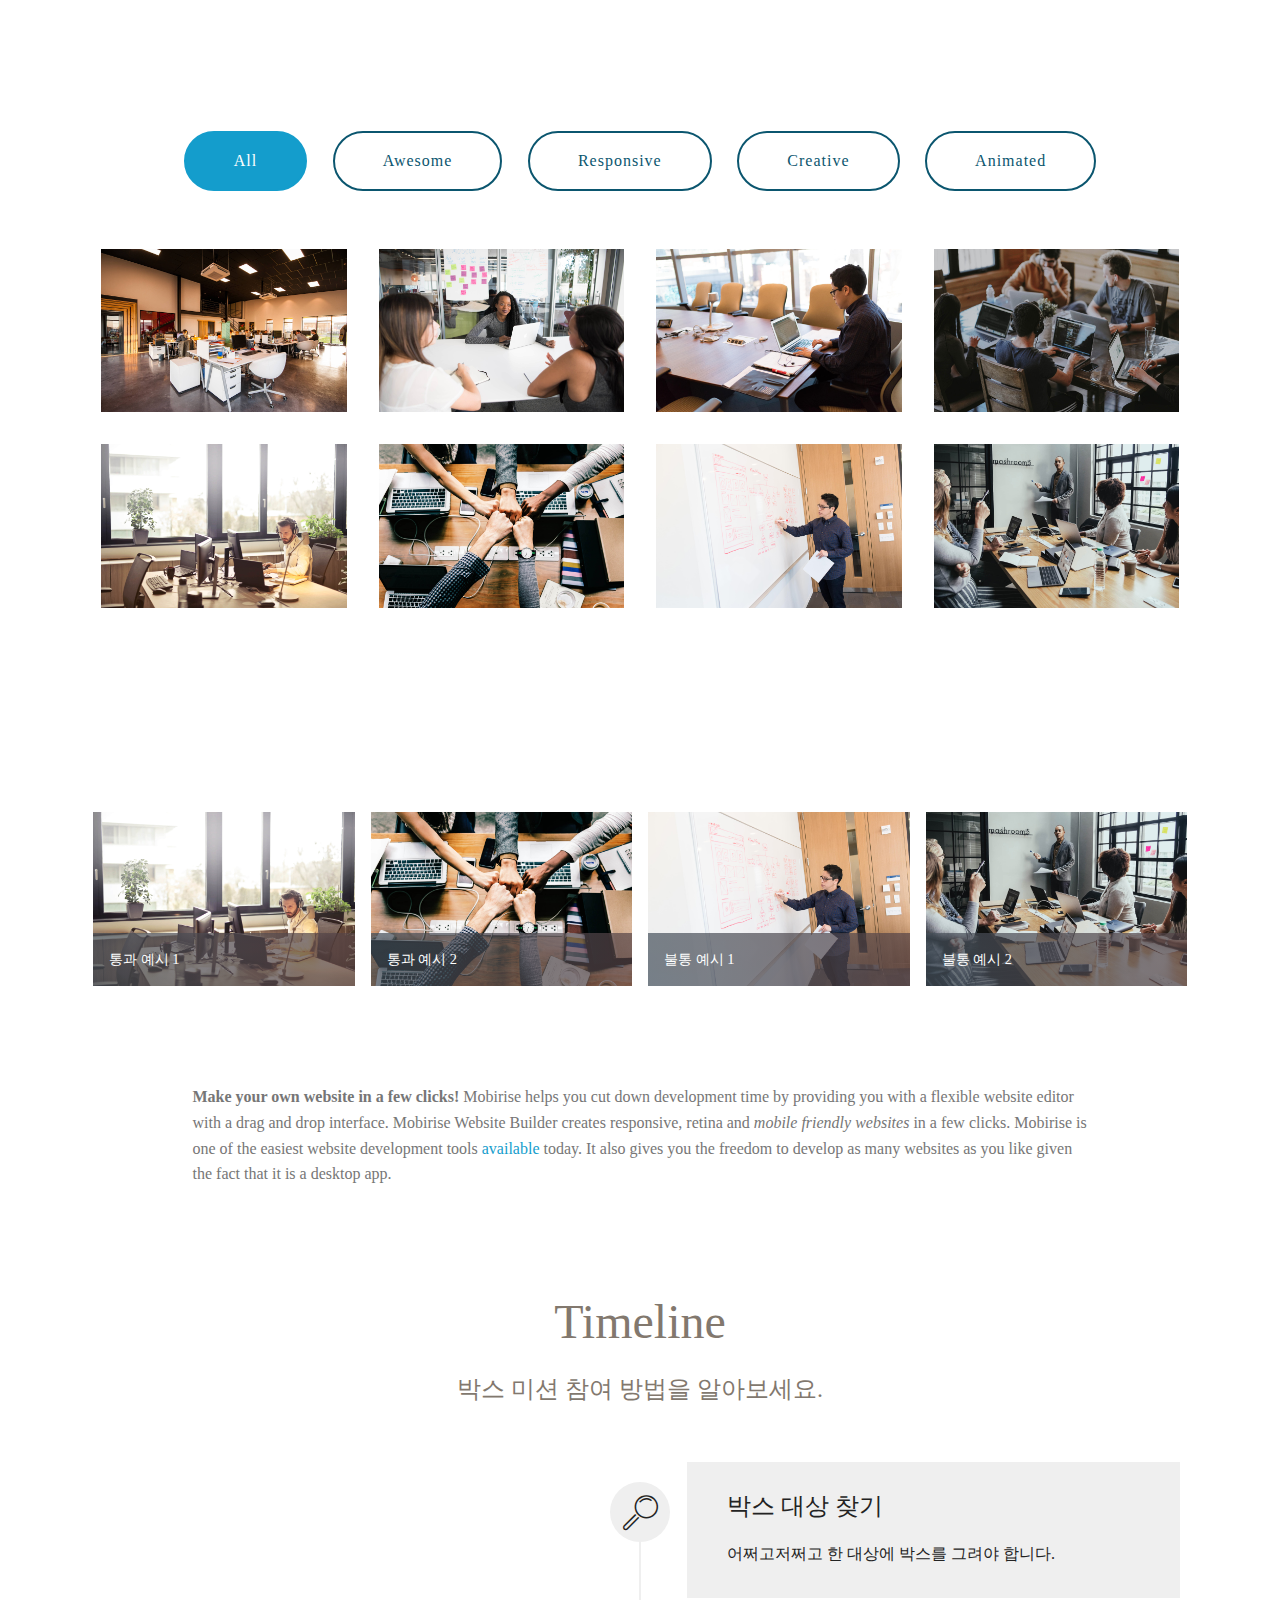
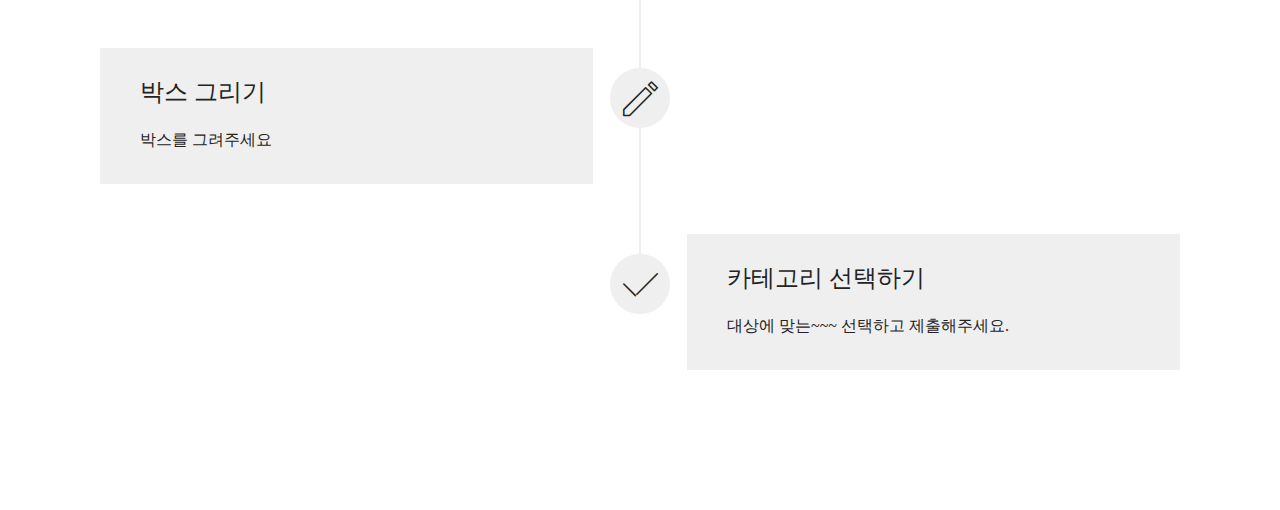
==== commit e39eb595: "create github pages" ====
--- a/page1.html
+++ b/page1.html
@@ -35,7 +35,7 @@
 
 </section>
 
-<section class="engine"><a href="https://mobirise.info/q">free responsive site templates</a></section><section class="mbr-gallery mbr-slider-carousel cid-rYhKy2r8Rm" id="gallery1-7">
+<section class="engine"><a href="https://mobirise.info/t">free amp template</a></section><section class="mbr-gallery mbr-slider-carousel cid-rYhKy2r8Rm" id="gallery1-7">
 
     
 
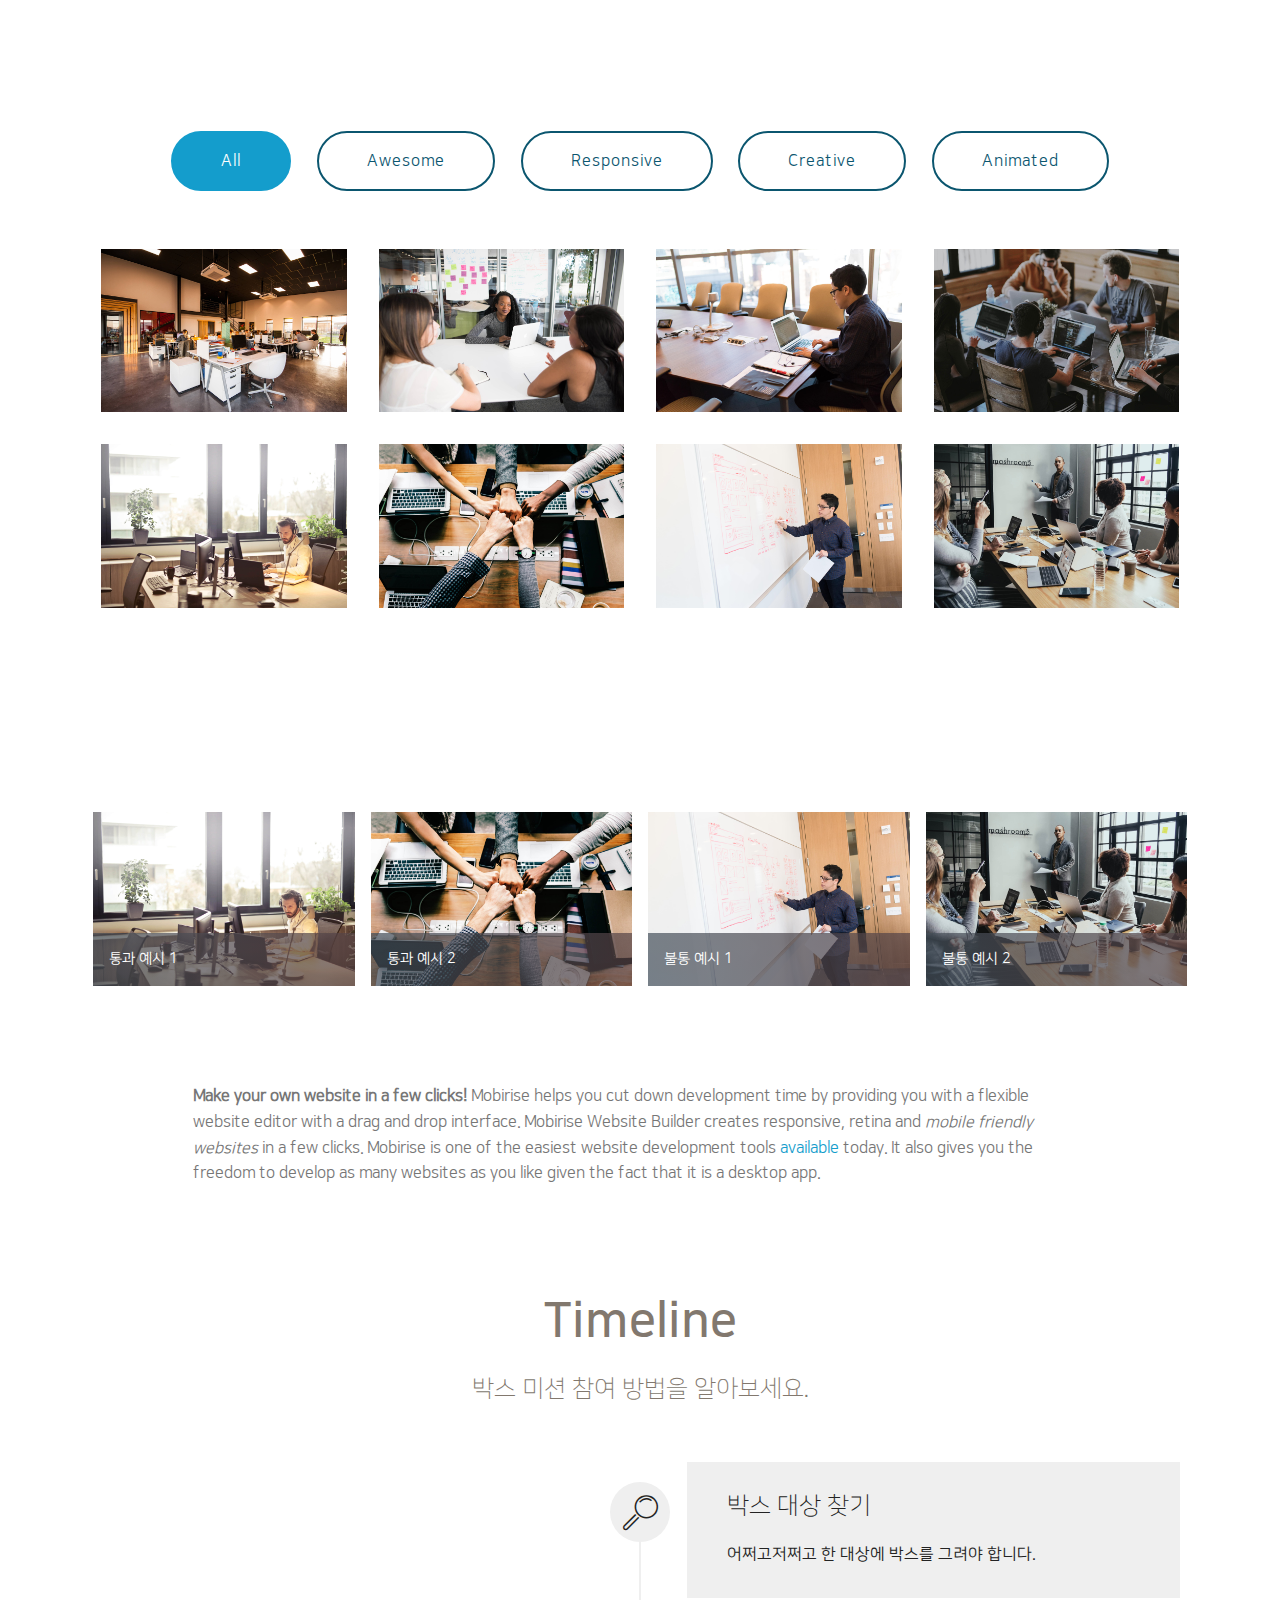
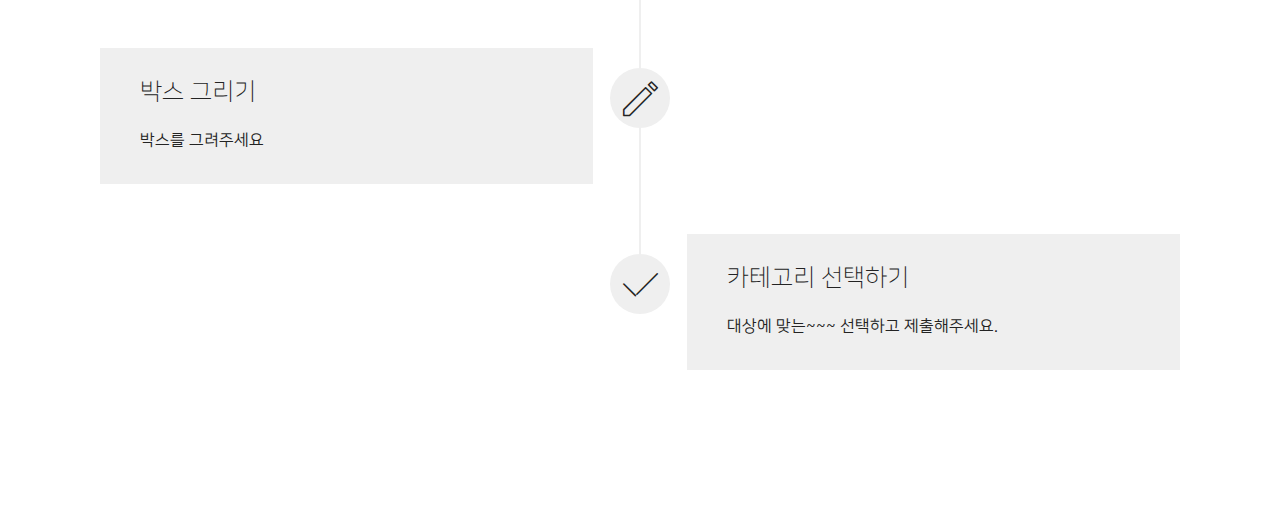
==== commit 40c8d899: "create github pages" ====
--- a/page1.html
+++ b/page1.html
@@ -35,7 +35,7 @@
 
 </section>
 
-<section class="engine"><a href="https://mobirise.info/t">free amp template</a></section><section class="mbr-gallery mbr-slider-carousel cid-rYhKy2r8Rm" id="gallery1-7">
+<section class="engine"><a href="https://mobirise.info/s">free bootstrap theme</a></section><section class="mbr-gallery mbr-slider-carousel cid-rYhKy2r8Rm" id="gallery1-7">
 
     
 
